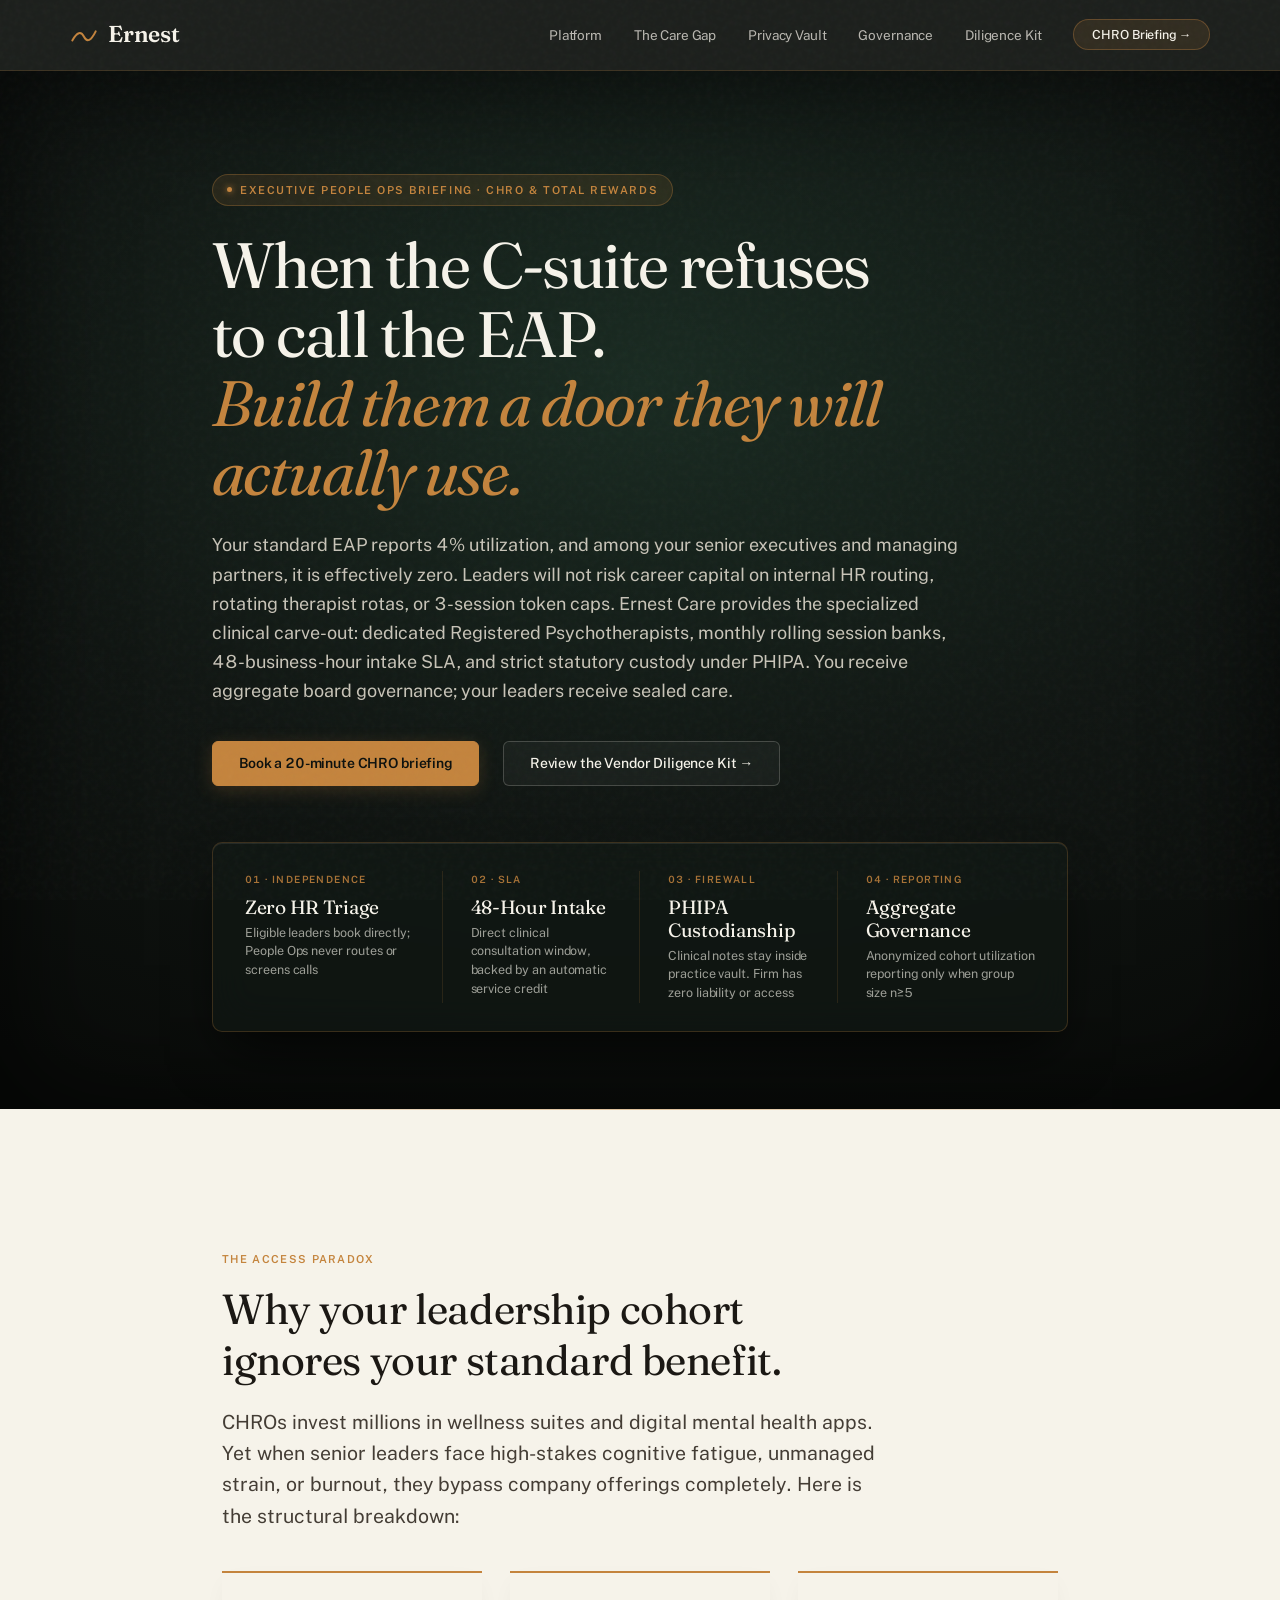
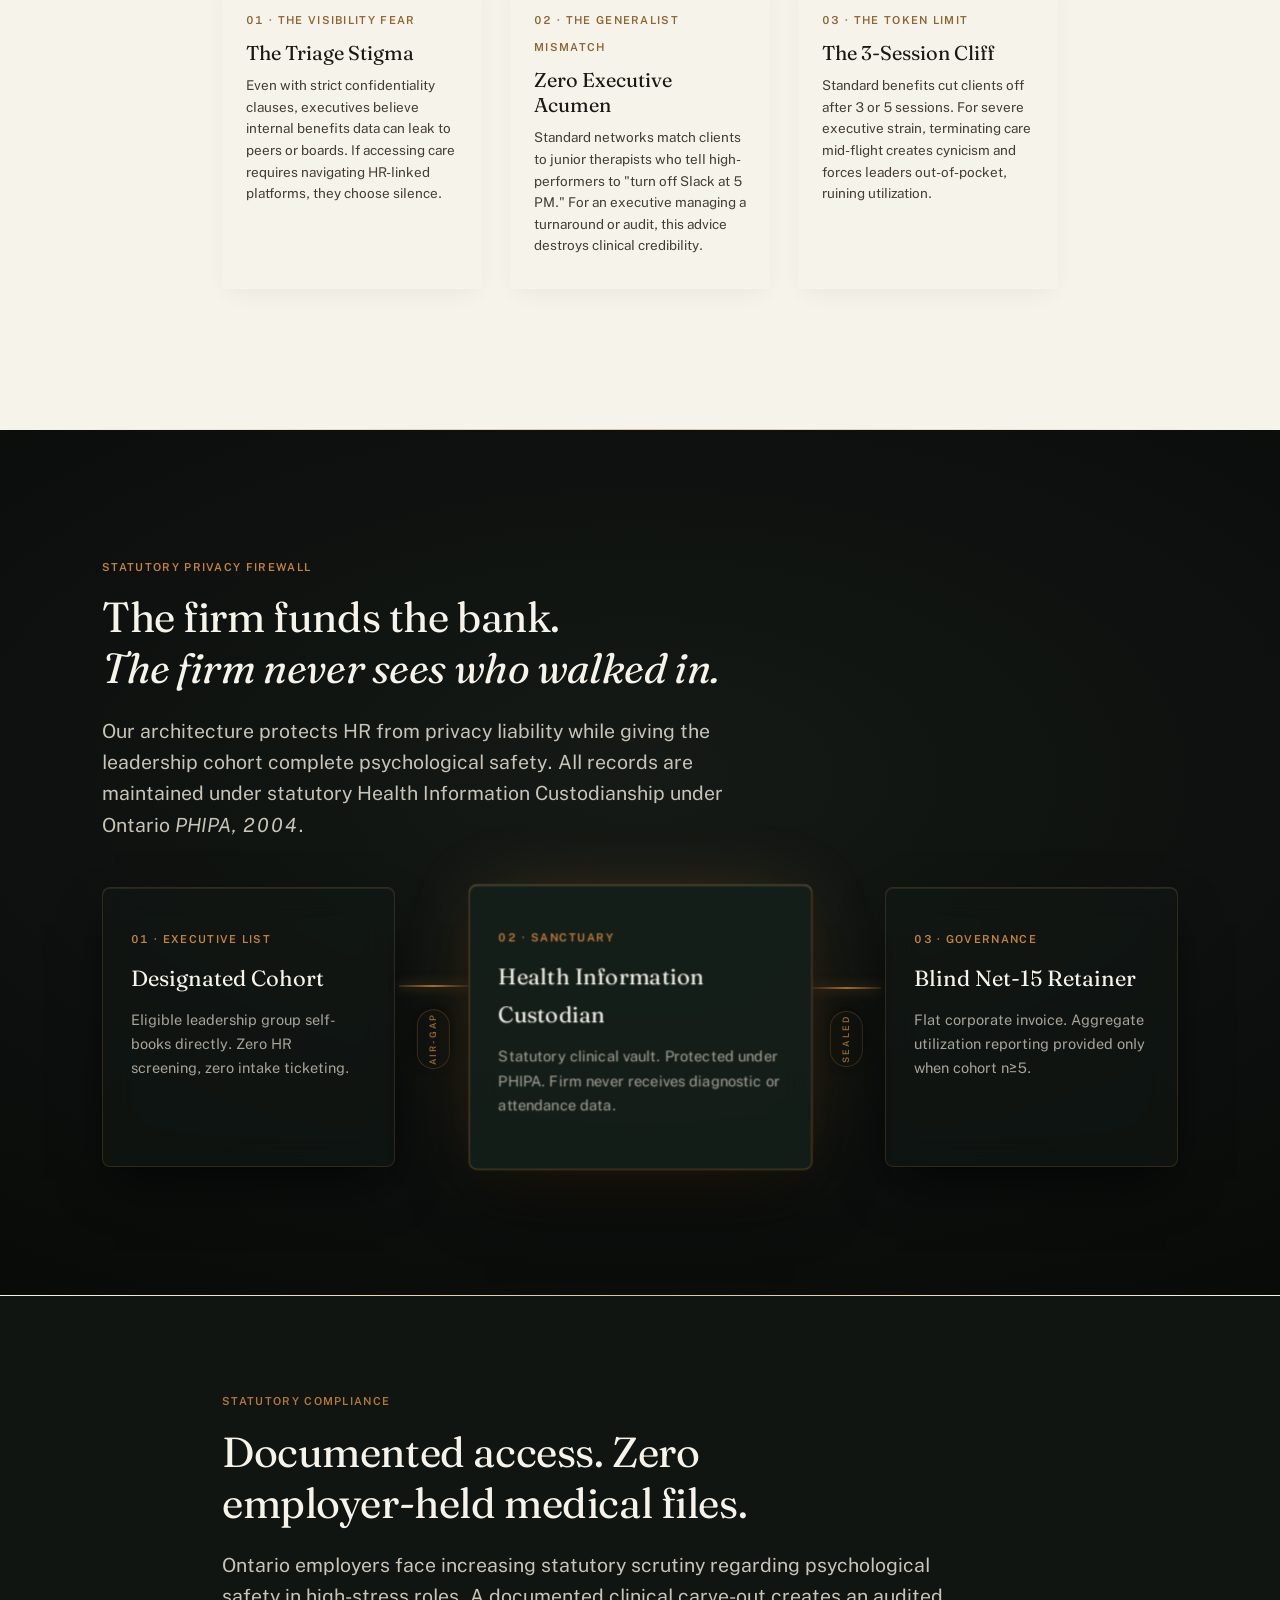
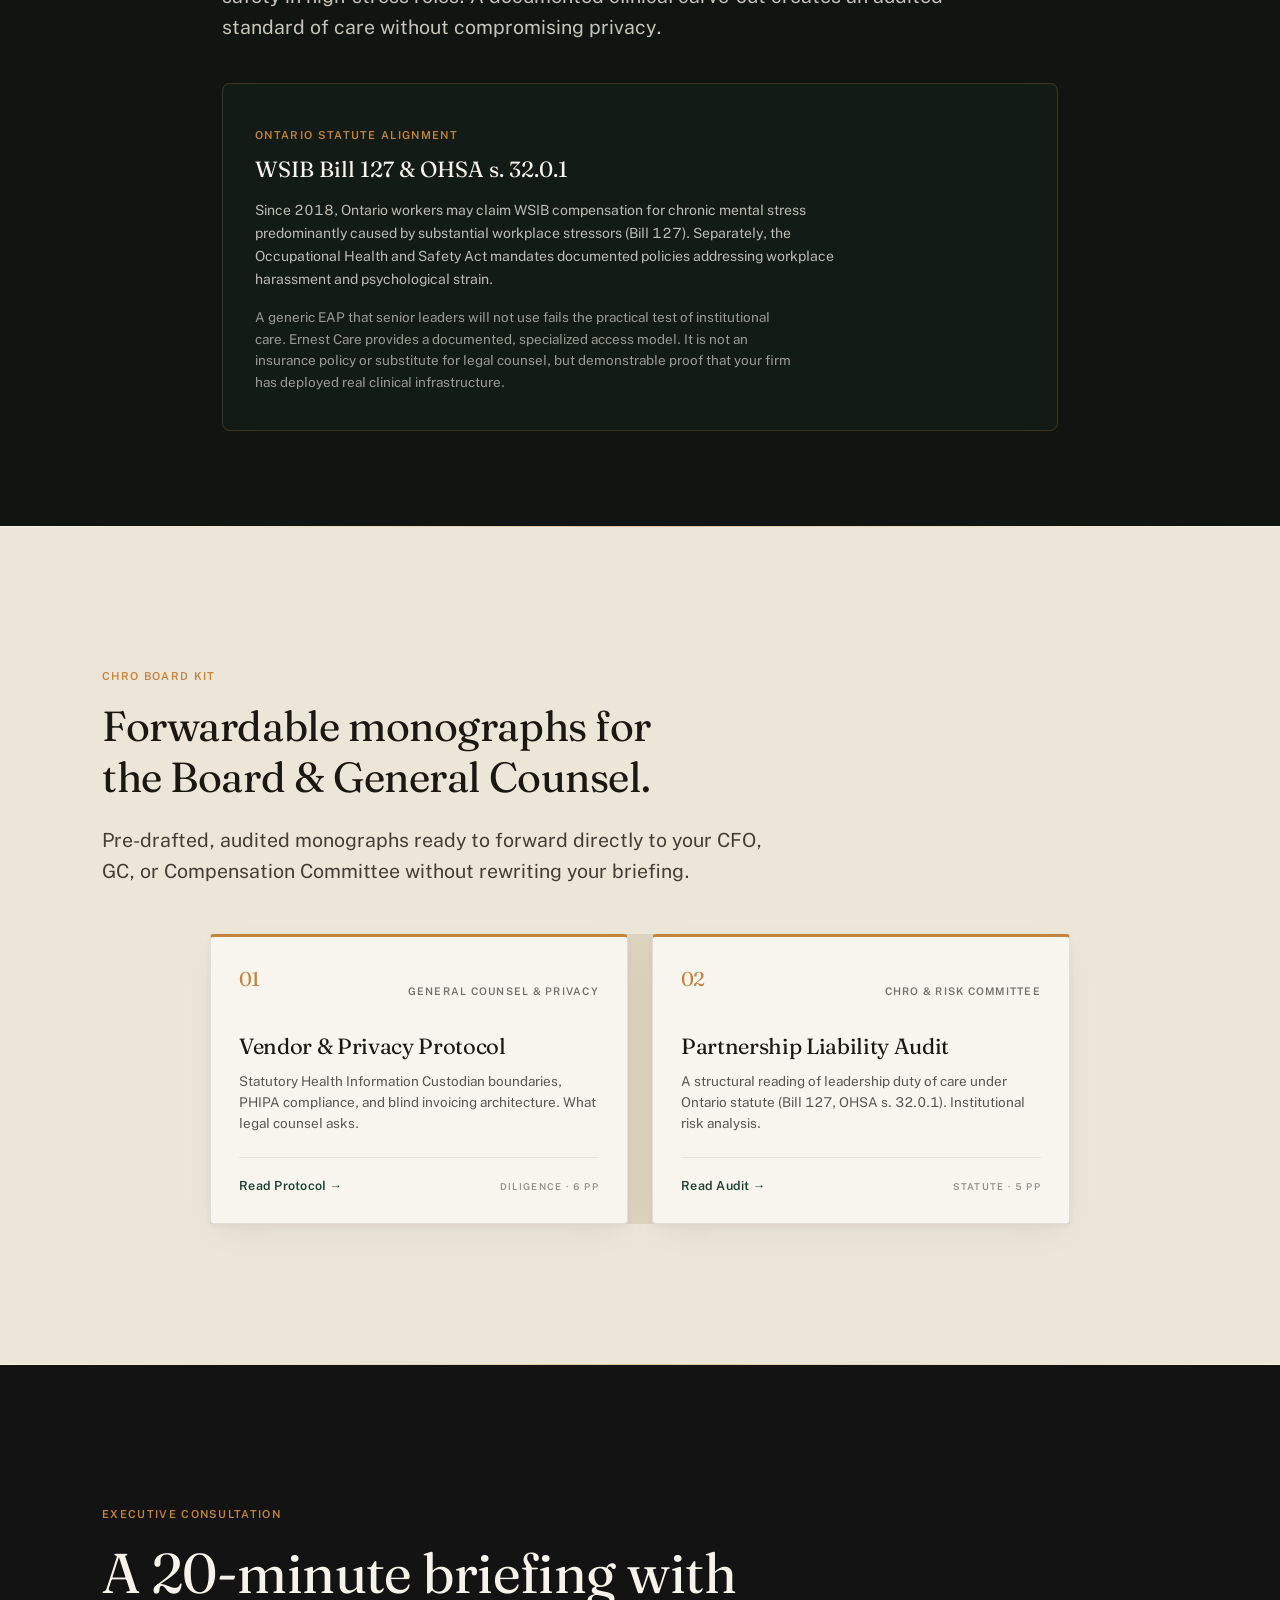
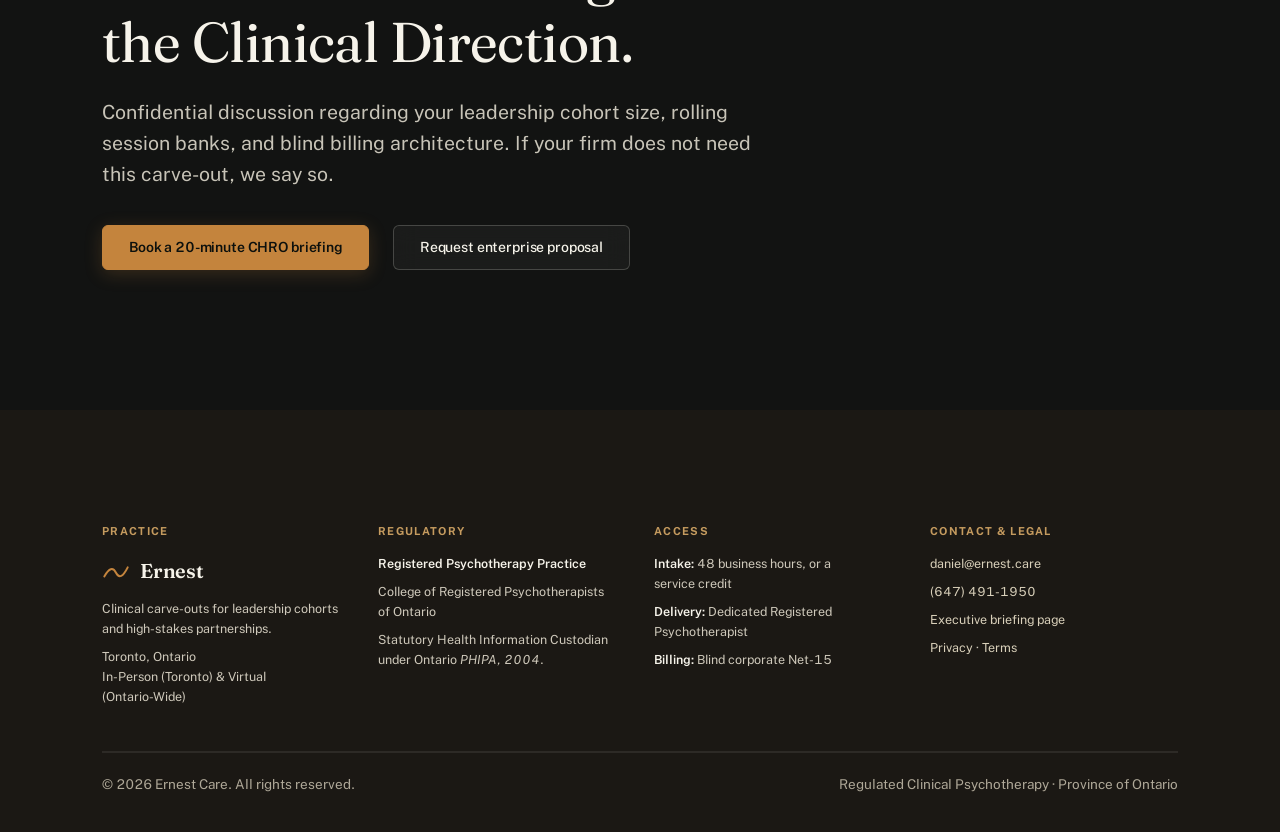
==== chro/index.html @ 9728fd27 "chore(web): align Ernest Care 2.1.0 with Commercial Canon v1.1, CRPO #17513 footer, and client logos" ====
<!DOCTYPE html>
<html lang="en">
<head>
<meta charset="UTF-8">
<meta name="viewport" content="width=device-width, initial-scale=1.0">
<title>Clinical Carve-Outs for CHROs &amp; Enterprise People Ops | Ernest Care</title>
<meta name="description" content="Confidential clinical psychotherapy carve-outs for executive leadership cohorts and senior professionals. 48-business-hour intake, PHIPA data isolation, and blind corporate Net-15 billing.">
<link rel="canonical" href="https://ernest.care/chro">

<link rel="preconnect" href="https://fonts.googleapis.com">
<link rel="preconnect" href="https://fonts.gstatic.com" crossorigin>
<link href="https://fonts.googleapis.com/css2?family=Fraunces:ital,opsz,wght@0,9..144,300..600;1,9..144,300..600&family=Public+Sans:ital,wght@0,300;0,400;0,500;0,600;0,700;1,400&family=IBM+Plex+Mono:wght@400;500;600&display=swap" rel="stylesheet">

<link rel="stylesheet" href="../styles.css?v=67">
<link rel="icon" type="image/svg+xml" href="../favicon.svg">
<link rel="alternate icon" href="../favicon.svg">

<style>
  .badge-chro {
    display: inline-flex;
    align-items: center;
    gap: 8px;
    font-family: var(--sans);
    font-size: 11px;
    font-weight: 600;
    letter-spacing: 0.14em;
    text-transform: uppercase;
    color: var(--ochre);
    background: rgba(196, 132, 61, 0.12);
    border: 1px solid rgba(196, 132, 61, 0.3);
    padding: 6px 14px;
    border-radius: 9999px;
    margin-bottom: 24px;
  }
  .failure-grid {
    display: grid;
    grid-template-columns: repeat(3, 1fr);
    gap: 28px;
    margin-top: 40px;
  }
  .failure-card {
    background: var(--paper);
    border-top: 2px solid var(--ochre);
    padding: 32px 24px;
    box-shadow: 0 8px 24px -6px rgba(27, 24, 20, 0.06);
  }
  .failure-card h3 {
    font-family: var(--serif);
    font-size: 20px;
    font-weight: 400;
    color: var(--ink);
    margin: 8px 0 10px;
    line-height: 1.25;
  }
  .failure-card p {
    font-family: var(--sans);
    font-size: 13.5px;
    line-height: 1.6;
    color: var(--ink-soft);
    margin: 0;
  }
  .statute-box {
    background: rgba(22, 30, 25, 0.7);
    border: 1px solid rgba(196, 132, 61, 0.25);
    border-radius: 8px;
    padding: 36px 32px;
    margin-top: 40px;
    backdrop-filter: blur(16px);
    -webkit-backdrop-filter: blur(16px);
  }
  @media (max-width: 960px) {
    .failure-grid {
      grid-template-columns: 1fr;
      gap: 20px;
    }
  }
</style>
<meta property="og:type" content="website">
<meta property="og:title" content="Clinical Carve-Outs for CHROs &amp; Enterprise People Ops | Ernest Care">
<meta property="og:description" content="Confidential clinical carve-outs for executive leadership cohorts. 48-business-hour intake, PHIPA data isolation, and blind corporate Net-15 billing.">
<meta property="og:url" content="https://ernest.care/chro">
<meta property="og:image" content="https://ernest.care/og-image.png">
<meta name="twitter:card" content="summary_large_image">
<script type="application/ld+json">
{
  "@context": "https://schema.org",
  "@type": "Service",
  "name": "Executive Clinical Carve-Out for Enterprise Leadership",
  "provider": {
    "@type": "ProfessionalService",
    "name": "Ernest Care",
    "url": "https://ernest.care/"
  },
  "serviceType": "Corporate Psychotherapy & Leadership Retainer",
  "areaServed": "Ontario, Canada",
  "description": "Confidential clinical psychotherapy carve-outs for enterprise executive leadership cohorts and Total Rewards programs."
}
</script>
</head>
<body>

<a href="#main" class="skip-link">Skip to content</a>

<!-- STICKY HEADER -->
<header id="site-header">
  <div class="container nav-row">
    <a href="../index.html" class="wordmark" aria-label="Ernest Care Home">
      <svg class="flourish" width="28" height="18" viewBox="0 0 30 20" aria-hidden="true"><path d="M2 16 Q 10 2, 15 12 T 28 6"/></svg>
      Ernest
    </a>
    <nav class="links">
      <a class="navlink" href="../index.html">Platform</a>
      <a class="navlink" href="#the-gap">The Care Gap</a>
      <a class="navlink" href="#air-gap">Privacy Vault</a>
      <a class="navlink" href="#governance">Governance</a>
      <a class="navlink" href="#board-kit">Diligence Kit</a>
      <a class="btn js-booking" href="https://cal.com/daniel-cooper/30min?notes=CHRO%20Enterprise%20Briefing&type=chro-enterprise" target="_blank" rel="noopener">CHRO Briefing &rarr;</a>
    </nav>
    <button id="mobile-toggle" aria-label="Open navigation menu">
      <svg width="24" height="24" fill="none" stroke="currentColor" stroke-width="2" aria-hidden="true"><path d="M4 6h16M4 12h16M4 18h16"/></svg>
    </button>
  </div>
  <div id="mobile-menu">
    <a href="../index.html">Platform</a>
    <a href="#the-gap">The Care Gap</a>
    <a href="#air-gap">Privacy Vault</a>
    <a href="#governance">Governance</a>
    <a href="#board-kit">Diligence Kit</a>
    <a href="https://cal.com/daniel-cooper/30min?notes=CHRO%20Enterprise%20Briefing&type=chro-enterprise" class="js-booking" style="color: var(--brass-bright); font-weight: 600;">Book 20-Min Briefing &rarr;</a>
  </div>
</header>

<main id="main">

  <!-- 1. HERO: CHRO & PEOPLE OPS HOOK -->
  <section class="hero-obsidian" id="top" style="padding-top: clamp(64px, 8vw, 108px); padding-bottom: clamp(48px, 6vw, 84px);">
    <div class="container" style="max-width: 920px;">
      <div class="badge-chro"><span class="pulse-dot"></span> Executive People Ops Briefing &middot; CHRO &amp; Total Rewards</div>
      <h1 class="hero-display" style="font-size: clamp(38px, 5.2vw, 64px); line-height: 1.08; margin-bottom: 24px;">
        When the C-suite refuses<br>
        to call the EAP.<br>
        <em>Build them a door they will actually use.</em>
      </h1>
      <p class="hero-lede" style="max-width: 760px; margin-bottom: 32px;">
        Your standard EAP reports 4% utilization, and among your senior executives and managing partners, it is effectively zero. Leaders will not risk career capital on internal HR routing, rotating therapist rotas, or 3-session token caps. Ernest Care provides the specialized clinical carve-out: dedicated Registered Psychotherapists, monthly rolling session banks, 48-business-hour intake SLA, and strict statutory custody under PHIPA. You receive aggregate board governance; your leaders receive sealed care.
      </p>
      <div class="cta-row" style="margin-bottom: 56px;">
        <a href="https://cal.com/daniel-cooper/30min?notes=CHRO%20Enterprise%20Briefing&type=chro-enterprise" target="_blank" rel="noopener" class="btn btn-brass js-booking">Book a 20-minute CHRO briefing</a>
        <a href="../reports/vendor-diligence.html" target="_blank" rel="noopener" class="btn btn-outline btn-on-dark">Review the Vendor Diligence Kit &rarr;</a>
      </div>

      <!-- Integrated Specification Dock -->
      <div class="hero-spec-dock" role="region" aria-label="Enterprise Carve-Out Invariants">
        <div class="spec-dock-cell">
          <span class="coord">01 &middot; INDEPENDENCE</span>
          <strong class="dock-k">Zero HR Triage</strong>
          <span class="dock-v">Eligible leaders book directly; People Ops never routes or screens calls</span>
        </div>
        <div class="spec-dock-cell">
          <span class="coord">02 &middot; SLA</span>
          <strong class="dock-k">48-Hour Intake</strong>
          <span class="dock-v">Direct clinical consultation window, backed by an automatic service credit</span>
        </div>
        <div class="spec-dock-cell">
          <span class="coord">03 &middot; FIREWALL</span>
          <strong class="dock-k">PHIPA Custodianship</strong>
          <span class="dock-v">Clinical notes stay inside practice vault. Firm has zero liability or access</span>
        </div>
        <div class="spec-dock-cell">
          <span class="coord">04 &middot; REPORTING</span>
          <strong class="dock-k">Aggregate Governance</strong>
          <span class="dock-v">Anonymized cohort utilization reporting only when group size n&ge;5</span>
        </div>
      </div>
    </div>
  </section>

  <div class="gold-rule"></div>

  <!-- 2. THE THREE EAP FAILURE MODES -->
  <section class="section" id="the-gap" style="background: var(--paper);">
    <div class="container" style="max-width: 900px;">
      <p class="coord fade-up">THE ACCESS PARADOX</p>
      <h2 class="fade-up">Why your leadership cohort ignores your standard benefit.</h2>
      <p class="lede fade-up" style="color: var(--ink-soft);">
        CHROs invest millions in wellness suites and digital mental health apps. Yet when senior leaders face high-stakes cognitive fatigue, unmanaged strain, or burnout, they bypass company offerings completely. Here is the structural breakdown:
      </p>

      <div class="failure-grid fade-up-stagger">
        <div class="failure-card">
          <span class="coord" style="color: var(--brass);">01 &middot; THE VISIBILITY FEAR</span>
          <h3>The Triage Stigma</h3>
          <p>Even with strict confidentiality clauses, executives believe internal benefits data can leak to peers or boards. If accessing care requires navigating HR-linked platforms, they choose silence.</p>
        </div>
        <div class="failure-card">
          <span class="coord" style="color: var(--brass);">02 &middot; THE GENERALIST MISMATCH</span>
          <h3>Zero Executive Acumen</h3>
          <p>Standard networks match clients to junior therapists who tell high-performers to "turn off Slack at 5 PM." For an executive managing a turnaround or audit, this advice destroys clinical credibility.</p>
        </div>
        <div class="failure-card">
          <span class="coord" style="color: var(--brass);">03 &middot; THE TOKEN LIMIT</span>
          <h3>The 3-Session Cliff</h3>
          <p>Standard benefits cut clients off after 3 or 5 sessions. For severe executive strain, terminating care mid-flight creates cynicism and forces leaders out-of-pocket, ruining utilization.</p>
        </div>
      </div>
    </div>
  </section>

  <div class="gold-rule"></div>

  <!-- 3. AIR-GAP PRIVACY VAULT -->
  <section class="airgap-field" id="air-gap">
    <div class="container">
      <p class="coord fade-up">STATUTORY PRIVACY FIREWALL</p>
      <h2 class="fade-up">The firm funds the bank.<br><em>The firm never sees who walked in.</em></h2>
      <p class="lede on-dark fade-up">
        Our architecture protects HR from privacy liability while giving the leadership cohort complete psychological safety. All records are maintained under statutory Health Information Custodianship under Ontario <em>PHIPA, 2004</em>.
      </p>

      <div class="vault-row" role="img" aria-label="Three chambers: executive cohort, clinical vault, blind corporate invoice.">
        <div class="vault-chamber">
          <span class="coord">01 &middot; EXECUTIVE LIST</span>
          <strong>Designated Cohort</strong>
          <p>Eligible leadership group self-books directly. Zero HR screening, zero intake ticketing.</p>
        </div>
        <div class="vault-void" aria-hidden="true">
          <span class="filament"></span>
          <span class="void-label">AIR-GAP</span>
        </div>
        <div class="vault-chamber vault-chamber-core">
          <span class="coord">02 &middot; SANCTUARY</span>
          <strong>Health Information Custodian</strong>
          <p>Statutory clinical vault. Protected under PHIPA. Firm never receives diagnostic or attendance data.</p>
        </div>
        <div class="vault-void" aria-hidden="true">
          <span class="filament"></span>
          <span class="void-label">SEALED</span>
        </div>
        <div class="vault-chamber">
          <span class="coord">03 &middot; GOVERNANCE</span>
          <strong>Blind Net-15 Retainer</strong>
          <p>Flat corporate invoice. Aggregate utilization reporting provided only when cohort n&ge;5.</p>
        </div>
      </div>
    </div>
  </section>

  <div class="gold-rule"></div>

  <!-- 4. STATUTORY RISK & COMPLIANCE SHIELD -->
  <section class="section-deep" id="governance" style="background: #101512; color: var(--paper); padding: clamp(64px, 8vw, 96px) 0;">
    <div class="container" style="max-width: 900px;">
      <p class="coord fade-up" style="color: rgba(196, 132, 61, 0.9);">STATUTORY COMPLIANCE</p>
      <h2 class="fade-up" style="color: #F6F3EA;">Documented access. Zero employer-held medical files.</h2>
      <p class="lede on-dark fade-up" style="max-width: 760px;">
        Ontario employers face increasing statutory scrutiny regarding psychological safety in high-stress roles. A documented clinical carve-out creates an audited standard of care without compromising privacy.
      </p>

      <div class="statute-box fade-up">
        <span class="coord" style="color: var(--ochre);">ONTARIO STATUTE ALIGNMENT</span>
        <h3 style="font-family: var(--serif); font-size: 22px; font-weight: 400; color: #F6F3EA; margin: 8px 0 14px;">WSIB Bill 127 &amp; OHSA s. 32.0.1</h3>
        <p style="font-family: var(--sans); font-size: 14px; line-height: 1.65; color: rgba(246, 243, 234, 0.75); margin-bottom: 16px;">
          Since 2018, Ontario workers may claim WSIB compensation for chronic mental stress predominantly caused by substantial workplace stressors (Bill 127). Separately, the Occupational Health and Safety Act mandates documented policies addressing workplace harassment and psychological strain.
        </p>
        <p style="font-family: var(--sans); font-size: 13.5px; line-height: 1.6; color: rgba(246, 243, 234, 0.6); margin: 0;">
          A generic EAP that senior leaders will not use fails the practical test of institutional care. Ernest Care provides a documented, specialized access model. It is not an insurance policy or substitute for legal counsel, but demonstrable proof that your firm has deployed real clinical infrastructure.
        </p>
      </div>
    </div>
  </section>

  <div class="gold-rule"></div>

  <!-- 5. FORWARDABLE BOARD KIT (PHASE 3 INTEGRATION) -->
  <section class="section section-deep" id="board-kit" style="background: #ECE6D8;">
    <div class="container">
      <p class="coord fade-up">CHRO BOARD KIT</p>
      <h2 class="fade-up">Forwardable monographs for the Board &amp; General Counsel.</h2>
      <p class="lede fade-up">Pre-drafted, audited monographs ready to forward directly to your CFO, GC, or Compensation Committee without rewriting your briefing.</p>
      
      <div class="kit-grid" style="grid-template-columns: repeat(2, 1fr); max-width: 860px; margin: 48px auto 0;">
        <a class="kit-plate" href="../reports/vendor-diligence.html" target="_blank" rel="noopener">
          <div class="kit-header">
            <span class="kit-num">01</span>
            <span class="coord">GENERAL COUNSEL &amp; PRIVACY</span>
          </div>
          <h3>Vendor &amp; Privacy Protocol</h3>
          <p>Statutory Health Information Custodian boundaries, PHIPA compliance, and blind invoicing architecture. What legal counsel asks.</p>
          <div class="kit-footer">
            <span class="kit-action">Read Protocol &rarr;</span>
            <span class="kit-tag">DILIGENCE &middot; 6 PP</span>
          </div>
        </a>

        <a class="kit-plate" href="../reports/liability-audit.html" target="_blank" rel="noopener">
          <div class="kit-header">
            <span class="kit-num">02</span>
            <span class="coord">CHRO &amp; RISK COMMITTEE</span>
          </div>
          <h3>Partnership Liability Audit</h3>
          <p>A structural reading of leadership duty of care under Ontario statute (Bill 127, OHSA s. 32.0.1). Institutional risk analysis.</p>
          <div class="kit-footer">
            <span class="kit-action">Read Audit &rarr;</span>
            <span class="kit-tag">STATUTE &middot; 5 PP</span>
          </div>
        </a>
      </div>
    </div>
  </section>

  <div class="gold-rule"></div>

  <!-- 6. CLOSER -->
  <section class="closer-field" id="contact">
    <div class="container closer-inner">
      <p class="coord">EXECUTIVE CONSULTATION</p>
      <h2>A 20-minute briefing with the Clinical Direction.</h2>
      <p class="lede on-dark">Confidential discussion regarding your leadership cohort size, rolling session banks, and blind billing architecture. If your firm does not need this carve-out, we say so.</p>
      <div class="cta-row">
        <a href="https://cal.com/daniel-cooper/30min?notes=CHRO%20Enterprise%20Briefing&type=chro-enterprise" target="_blank" rel="noopener" class="btn btn-brass js-booking">Book a 20-minute CHRO briefing</a>
        <a href="mailto:daniel@ernest.care?subject=CHRO%20Carve-Out%20Inquiry" class="btn btn-outline btn-on-dark">Request enterprise proposal</a>
      </div>
    </div>
  </section>

</main>

<!-- FOOTER -->
<footer>
  <div class="container">
    <div class="colophon-grid">
      <div class="colophon-col">
        <h4>Practice</h4>
        <div class="wordmark wordmark-foot"><svg class="flourish" width="28" height="18" viewBox="0 0 30 20" aria-hidden="true"><path d="M2 16 Q 10 2, 15 12 T 28 6"/></svg> Ernest</div>
        <p>Clinical carve-outs for leadership cohorts and high-stakes partnerships.</p>
        <p>Toronto, Ontario<br>In-Person (Toronto) &amp; Virtual (Ontario-Wide)</p>
      </div>
      <div class="colophon-col">
        <h4>Regulatory</h4>
        <p><strong>Registered Psychotherapy Practice</strong></p>
        <p>College of Registered Psychotherapists of Ontario</p>
        <p>Statutory Health Information Custodian under Ontario <em>PHIPA, 2004</em>.</p>
      </div>
      <div class="colophon-col">
        <h4>Access</h4>
        <p><strong>Intake:</strong> 48 business hours, or a service credit</p>
        <p><strong>Delivery:</strong> Dedicated Registered Psychotherapist</p>
        <p><strong>Billing:</strong> Blind corporate Net-15</p>
      </div>
      <div class="colophon-col">
        <h4>Contact &amp; Legal</h4>
        <p><a href="mailto:daniel@ernest.care">daniel@ernest.care</a></p>
        <p><a href="tel:+16474911950">(647) 491-1950</a></p>
        <p><a href="../briefing.html">Executive briefing page</a></p>
        <p><a href="../privacy.html">Privacy</a> &middot; <a href="../terms.html">Terms</a></p>
      </div>
    </div>
    <div class="legal">
      <span>&copy; 2026 Ernest Care. All rights reserved.</span>
      <span>Regulated Clinical Psychotherapy &middot; Province of Ontario</span>
    </div>
  </div>
</footer>

<script src="../site.js?v=67" defer></script>
</body>
</html>
---- styles.css ----
/* ==========================================================================
   ERNEST CARE — Bespoke Clinical Advisory & Retainers
   Master Stylesheet — v2.0.0 (2026-08-27 Major Architectural Release: Ernest Care 2.0)
   ========================================================================== */

:root {
  /* Locked tokens — GEMINI.md visual law (social Figma kit) */
  --obsidian: #121312;
  --ink: #1B1814;
  --ink-soft: #443D35;
  --ink-muted: #73695D;
  --paper: #F6F3EA;
  --paper-deep: #ECE6D8;
  --paper-warm: #E3DBC9;
  --white: #F6F3EA;
  --ledger: #1C3F34;
  --ledger-deep: #16241C;
  --ledger-soft: #385544;
  --spruce: #1C3F34;
  --ochre: #C4843D;
  --brass: #8C6631;
  --brass-bright: #C59B5F;
  --brass-soft: #D9BE94;
  --rule: #DDD4C0;
  --rule-light: #EBE5D6;
  --rule-dark: rgba(27, 24, 20, 0.12);
  --serif: "Fraunces", Georgia, serif;
  --sans: "Public Sans", -apple-system, BlinkMacSystemFont, "Segoe UI", sans-serif;
  --mono: "IBM Plex Mono", ui-monospace, monospace;

  --radius-sm: 0px;
  --radius-md: 2px;
  --radius-lg: 0px;
  --radius-full: 9999px;

  --shadow-subtle: none;
  --shadow-card: none;
  --shadow-elevated: none;
  --shadow-inset: none;
}

/* Tapered Luxury Gold Rule */
.gold-rule {
  height: 1px;
  width: 100%;
  background: linear-gradient(to right, transparent, rgba(196, 132, 61, 0.45), transparent);
  border: none;
  margin: 0;
  display: block;
}

/* Base Reset & Smooth Rendering */
*, *::before, *::after {
  box-sizing: border-box;
}

html {
  scrollbar-width: thin;
  scrollbar-color: rgba(27, 24, 20, 0.25) transparent;
  -webkit-tap-highlight-color: transparent;
  scroll-behavior: smooth;
  scroll-padding-top: 88px;
}

body {
  margin: 0;
  background-color: var(--paper);
  color: var(--ink);
  font-family: var(--sans);
  font-size: 16.5px;
  line-height: 1.65;
  -webkit-font-smoothing: antialiased;
  -moz-osx-font-smoothing: grayscale;
  overflow-x: hidden;
  position: relative;
}

::selection {
  background: var(--brass-bright);
  color: var(--ink);
}

/* Organic Tactile Grain Overlay */
body::before {
  content: '';
  position: fixed;
  top: 0; left: 0; width: 100vw; height: 100vh;
  background-image: url("data:image/svg+xml,%3Csvg viewBox='0 0 200 200' xmlns='http://www.w3.org/2000/svg'%3E%3Cfilter id='noiseFilter'%3E%3CfeTurbulence type='fractalNoise' baseFrequency='0.8' numOctaves='3' stitchTiles='stitch'/%3E%3C/filter%3E%3Crect width='100%25' height='100%25' filter='url(%23noiseFilter)' opacity='0.035'/%3E%3C/svg%3E");
  pointer-events: none;
  z-index: 9999;
  opacity: 0.8;
}

/* Typography Foundation */
h1, h2, h3, h4 {
  font-family: var(--serif);
  color: var(--ink);
  margin: 0;
  text-wrap: balance;
}

h1, .h1-display {
  font-weight: 400;
  font-size: clamp(34px, 5.2vw, 60px);
  line-height: 1.16;
  letter-spacing: -0.015em;
}

h2 {
  font-weight: 400; /* Luxury editorial restraint */
  letter-spacing: -0.015em;
  font-size: clamp(26px, 3.8vw, 42px);
  line-height: 1.22;
  letter-spacing: -0.01em;
  margin-bottom: 20px;
}

h3 {
  font-weight: 400; /* Luxury editorial restraint */
  font-size: 20px;
  line-height: 1.35;
  margin-bottom: 12px;
}

p {
  margin: 0 0 18px;
  color: var(--ink-soft);
  text-wrap: pretty;
  hyphens: none !important;
  -webkit-hyphens: none !important;
}

p:last-child {
  margin-bottom: 0;
}

p.lede {
  font-size: clamp(17px, 2.2vw, 19.5px);
  line-height: 1.6;
  color: var(--ink-soft);
  max-width: 680px;
  margin-bottom: 32px;
}

p.lede strong {
  color: var(--ink);
  font-weight: 600;
}

a {
  color: inherit;
  text-decoration: none;
}

img {
  max-width: 100%;
  height: auto;
  display: block;
}

.container {
  max-width: 1140px;
  margin: 0 auto;
  padding: 0 32px;
}

@media (max-width: 768px) {
  .container {
    padding: 0 24px;
  }
}

/* Eyebrow Label */
.eyebrow {
  font-family: 'Public Sans', sans-serif;
  font-weight: 700;
  text-transform: uppercase;
  font-size: 11.5px;
  font-weight: 500;
  letter-spacing: 0.35em;
  text-transform: uppercase;
  color: var(--brass);
  display: inline-flex;
  align-items: center;
  gap: 12px;
  margin-bottom: 18px;
}

.eyebrow::before {
  content: '';
  width: 20px;
  height: 1px;
  background: var(--brass);
  display: inline-block;
}

/* Top Announcement Banner */
.top-banner {
  background: var(--ink);
  color: var(--paper);
  font-size: 12.5px;
  letter-spacing: 0.05em;
  text-align: center;
  padding: 9px 16px;
  font-weight: 500;
  border-bottom: 1px solid rgba(255, 255, 255, 0.08);
}

/* Header & Navigation (Dark Obsidian Glass Canopy) */
header {
  position: sticky;
  top: 0;
  z-index: 100;
  background: rgba(14, 18, 15, 0.94);
  backdrop-filter: blur(16px);
  -webkit-backdrop-filter: blur(16px);
  border-bottom: 1px solid rgba(196, 132, 61, 0.2);
  transition: background 0.3s ease, border-color 0.3s ease;
}

.nav-row {
  display: flex;
  align-items: center;
  justify-content: space-between;
  padding: 16px 0;
}

.wordmark {
  display: inline-flex;
  align-items: center;
  gap: 10px;
  font-family: var(--serif);
  font-weight: 600;
  font-size: 23px;
  letter-spacing: -0.01em;
  color: #F6F3EA;
  text-decoration: none;
}

.flourish {
  display: inline-block;
  vertical-align: middle;
}

.flourish path {
  stroke: var(--ochre);
  stroke-width: 2.2;
  fill: none;
  stroke-linecap: round;
  stroke-dasharray: 140;
  stroke-dashoffset: 140;
  animation: draw 1.4s cubic-bezier(0.16, 1, 0.3, 1) forwards 0.2s;
}

@keyframes draw {
  to { stroke-dashoffset: 0; }
}

nav.links {
  display: flex;
  align-items: center;
  gap: 32px;
}

nav.links a.navlink {
  font-family: var(--sans);
  font-size: 13.5px;
  font-weight: 400;
  letter-spacing: -0.01em;
  text-transform: none;
  color: rgba(246, 243, 234, 0.72);
  text-decoration: none;
  transition: color 0.2s ease;
}

nav.links a.navlink:hover {
  color: #FFFFFF;
}

nav.links a.btn {
  background: rgba(196, 132, 61, 0.12);
  color: #F6F3EA;
  border: 1px solid rgba(196, 132, 61, 0.35);
  font-family: var(--sans);
  font-size: 12.5px;
  font-weight: 500;
  letter-spacing: -0.01em;
  text-transform: none;
  padding: 7px 18px;
  border-radius: 9999px;
  text-decoration: none;
  transition: all 0.25s ease;
}

nav.links a.btn:hover {
  background: var(--ochre);
  color: #0C100D;
  border-color: var(--ochre);
}

/* Mobile Toggle & Menu (Dark Obsidian Glass) */
#mobile-toggle {
  display: none;
  background: none;
  border: none;
  cursor: pointer;
  padding: 6px;
  color: #F6F3EA;
  margin-right: -6px;
}

#mobile-menu {
  display: none;
}

@media (max-width: 860px) {
  nav.links {
    display: none;
  }
  
  #mobile-toggle {
    display: flex;
    align-items: center;
    justify-content: center;
  }
  
  #mobile-menu {
    display: block;
    max-height: 0;
    opacity: 0;
    overflow: hidden;
    background: #0E120F;
    transition: max-height 0.4s cubic-bezier(0.16, 1, 0.3, 1), opacity 0.3s ease, padding 0.3s ease;
  }
  
  #mobile-menu.open {
    max-height: 480px;
    opacity: 1;
    padding: 16px 24px 24px;
    border-top: 1px solid rgba(196, 132, 61, 0.2);
    border-bottom: 1px solid rgba(196, 132, 61, 0.2);
  }
  
  #mobile-menu a {
    display: block;
    padding: 14px 0;
    font-family: var(--mono);
    font-size: 11.5px;
    letter-spacing: 0.14em;
    text-transform: uppercase;
    color: rgba(246, 243, 234, 0.75);
    border-bottom: 1px solid rgba(196, 132, 61, 0.1);
    transform: translateY(-8px);
    opacity: 0;
    text-decoration: none;
    transition: transform 0.35s ease, opacity 0.35s ease, color 0.2s ease;
  }
  
  #mobile-menu a:last-child {
    border-bottom: none;
  }
  
  #mobile-menu.open a {
    transform: translateY(0);
    opacity: 1;
  }
  
  #mobile-menu a:hover {
    color: var(--ochre);
  }
  
  #mobile-menu.open a:nth-child(1) { transition-delay: 0.04s; }
  #mobile-menu.open a:nth-child(2) { transition-delay: 0.08s; }
  #mobile-menu.open a:nth-child(3) { transition-delay: 0.12s; }
  #mobile-menu.open a:nth-child(4) { transition-delay: 0.16s; }
  #mobile-menu.open a:nth-child(5) { transition-delay: 0.20s; }
}

/* ==========================================================================
   Buttons & Interactive CTAs
   ========================================================================== */

.btn {
  display: inline-flex;
  align-items: center;
  justify-content: center;
  font-family: var(--mono);
  font-weight: 600;
  font-size: 12px;
  letter-spacing: 0.12em;
  text-transform: uppercase;
  padding: 16px 28px;
  border-radius: 0;
  background: var(--spruce);
  color: var(--paper);
  border: 1px solid var(--spruce);
  cursor: pointer;
  transition: background 0.7s cubic-bezier(0.22, 1, 0.36, 1), color 0.7s cubic-bezier(0.22, 1, 0.36, 1), border-color 0.7s cubic-bezier(0.22, 1, 0.36, 1);
  box-shadow: none;
  text-align: center;
  position: relative;
  line-height: 1.2;
}

.btn:hover {
  background: var(--obsidian);
  border-color: var(--obsidian);
  color: var(--paper);
  transform: none;
  box-shadow: none;
}

.btn:active {
  transform: none;
}

.btn-brass {
  background: var(--brass);
  border-color: var(--brass);
  color: var(--white);
}

.btn-brass:hover {
  background: #775526;
  border-color: #775526;
  color: var(--white);
}

.btn-outline {
  background: transparent;
  color: var(--ink);
  border: 1px solid rgba(27, 24, 20, 0.28);
  box-shadow: none;
}

.btn-outline:hover {
  background: var(--ink);
  border-color: var(--ink);
  color: var(--white);
  box-shadow: 0 4px 14px rgba(27, 24, 20, 0.1);
}

/* CTA Stack with Integrated Subtext */
.cta-stack {
  display: inline-flex;
  flex-direction: column;
  align-items: flex-start;
  gap: 8px;
}

.btn-subtext {
  display: block;
  font-size: 12px;
  font-weight: 400;
  color: var(--ink-muted);
  line-height: 1.4;
  letter-spacing: normal;
}

.cta-row {
  display: flex;
  align-items: center;
  gap: 24px;
  flex-wrap: wrap;
  margin-top: 36px;
}

@media (max-width: 640px) {
  .cta-row {
    flex-direction: column;
    align-items: stretch;
    gap: 16px;
    margin-top: 28px;
  }
  
  .cta-stack {
    width: 100%;
    align-items: stretch;
  }
  
  .cta-row .btn {
    width: 100%;
  }
  
  .btn-subtext {
    text-align: center;
  }
}

/* ==========================================================================
   Hero Section
   ========================================================================== */

.hero {
  padding-top: clamp(60px, 8vw, 108px);
  padding-bottom: clamp(64px, 9vw, 112px);
  position: relative;
}

.hero h1 em {
  font-style: italic;
  font-weight: 400;
  color: var(--ledger);
}

.hero-audience {
  display: inline-flex;
  flex-wrap: wrap;
  align-items: center;
  gap: 8px 14px;
  margin: 32px 0 0;
  padding: 10px 20px;
  background: rgba(236, 230, 216, 0.4);
  border: 1px solid var(--rule);
  border-radius: 9999px;
  font-size: 13px;
  color: var(--ink-soft);
  max-width: fit-content;
}

.hero-audience-label {
  font-family: 'Public Sans', sans-serif;
  font-weight: 700;
  font-size: 11px;
  letter-spacing: 0.12em;
  text-transform: uppercase;
  color: var(--brass);
}

.hero-audience-tags {
  display: flex;
  flex-wrap: wrap;
  gap: 6px 10px;
}

.hero-audience-tag {
  color: var(--ink);
  font-weight: 500;
}

.hero-audience-tag:not(:last-child)::after {
  content: "·";
  margin-left: 12px;
  color: var(--rule);
  font-weight: 600;
}

/* ==========================================================================
   Institutional Trust Bar (Below Hero)
   ========================================================================== */

.trust-bar {
  background: var(--paper-deep);
  border-top: 1px solid var(--rule);
  border-bottom: 1px solid var(--rule);
  padding: 18px 0;
  overflow: hidden;
  position: relative;
}

.trust-grid {
  display: grid;
  grid-template-columns: repeat(auto-fit, minmax(210px, 1fr));
  gap: 16px 24px;
  align-items: center;
}

.trust-item {
  display: flex;
  align-items: center;
  gap: 12px;
}

.trust-item-bullet {
  width: 5px;
  height: 5px;
  background: var(--brass);
  border-radius: 50%;
  flex-shrink: 0;
}

.trust-item-text {
  display: flex;
  flex-direction: column;
  gap: 3px;
  line-height: 1.2;
}

.trust-item strong {
  color: var(--ink);
  font-family: 'Public Sans', sans-serif;
  font-weight: 600;
  font-size: 13.5px;
  letter-spacing: -0.01em;
  display: block;
}

.trust-item-text span {
  font-family: 'Public Sans', sans-serif;
  font-size: 10.5px;
  font-weight: 600;
  text-transform: uppercase;
  letter-spacing: 0.08em;
  color: var(--ink-muted);
  display: block;
}

@media (max-width: 768px) {
  .trust-grid {
    grid-template-columns: 1fr;
    gap: 12px;
  }
}

/* ==========================================================================
   Sections & Layout System
   ========================================================================== */

section.section {
  padding-block: clamp(80px, 12vw, 140px);
}

.section-deep {
  background-color: var(--paper-deep);
}

.section-ink {
  background-color: var(--ink);
  color: var(--paper);
}

.section-ink h1, .section-ink h2, .section-ink h3 {
  color: var(--paper);
}

.section-ink p {
  color: #CFC9BB;
}

.section-ink p.lede {
  color: #D9D0BA;
}

.section-ink .eyebrow {
  color: var(--brass-bright);
}

.section-ink .eyebrow::before {
  background: var(--brass-bright);
}

/* Grid Systems */
.grid {
  display: grid;
  gap: 24px;
  margin-top: clamp(36px, 5vw, 56px);
}

.grid-2 {
  grid-template-columns: repeat(2, 1fr);
}

.grid-3 {
  grid-template-columns: repeat(3, 1fr);
}

@media (max-width: 1024px) {
  .grid-3 {
    grid-template-columns: repeat(2, 1fr);
  }
  .grid-3 > div:last-child:nth-child(odd) {
    grid-column: 1 / -1;
  }
}

@media (max-width: 768px) {
  .grid-2, .grid-3 {
    grid-template-columns: 1fr;
    gap: 18px;
  }
}

/* Cards (Tactile Editorial Aesthetic) */
.card {
  background: var(--white);
  padding: clamp(32px, 4.5vw, 48px); /* Generous editorial breathing room */
  border: 1px solid var(--rule);
  border-radius: var(--radius-sm);
  box-shadow: var(--shadow-card), var(--shadow-inset);
  transition: all 0.35s cubic-bezier(0.16, 1, 0.3, 1);
  position: relative;
  display: flex;
  flex-direction: column;
}

.section-deep .card {
  background: var(--white);
}

.card:hover {
  border-color: rgba(140, 102, 49, 0.4);
  box-shadow: var(--shadow-elevated);
  transform: translateY(-3px);
}

.card .tag {
  align-self: flex-start;
  border-radius: var(--radius-full);
  font-family: 'Public Sans', sans-serif;
  font-weight: 700;
  text-transform: uppercase;
  font-size: 11px;
  font-weight: 500;
  letter-spacing: 0.08em;
  text-transform: uppercase;
  color: var(--brass);
  background: rgba(140, 102, 49, 0.08);
  border: 1px solid rgba(140, 102, 49, 0.2);
  border-radius: var(--radius-sm);
  padding: 4px 9px;
  margin-bottom: 16px;
}

.pillrow {
  display: flex;
  flex-wrap: wrap;
  gap: 8px;
  margin-top: 20px;
}

.pill {
  font-family: 'Public Sans', sans-serif;
  font-weight: 700;
  text-transform: uppercase;
  font-size: 11.5px;
  padding: 5px 11px;
  border: 1px solid var(--rule);
  border-radius: var(--radius-full);
  color: var(--ink-soft);
  background: var(--paper);
}

/* Darklist (Pills on Dark Sections) */
.darklist {
  display: flex;
  flex-wrap: wrap;
  gap: 12px;
  margin-top: 28px;
}

.darklist span {
  font-family: 'Public Sans', sans-serif;
  font-weight: 700;
  text-transform: uppercase;
  font-size: 12.5px;
  color: var(--paper);
  padding: 9px 18px;
  border: 1px solid rgba(255, 255, 255, 0.16);
  border-radius: var(--radius-sm);
  background: rgba(255, 255, 255, 0.04);
}

/* Numbered Process Row */
.numrow {
  display: flex;
  gap: 28px;
  margin-bottom: 32px;
  align-items: flex-start;
}

.numrow:last-child {
  margin-bottom: 0;
}

.numrow .num {
  font-family: var(--serif);
  font-size: 32px;
  color: var(--brass);
  font-weight: 600;
  line-height: 1;
  flex-shrink: 0;
  margin-top: 2px;
}

.numrow h3 {
  font-size: 19px;
  margin-bottom: 8px;
}

.numrow p {
  color: var(--ink-soft);
  font-size: 15.5px;
}

@media (max-width: 640px) {
  .numrow {
    flex-direction: column;
    gap: 10px;
  }
}

/* Comparison Table */
.compare-scroll {
  overflow-x: auto;
  -webkit-overflow-scrolling: touch;
  margin-top: clamp(32px, 5vw, 56px);
  border: 1px solid var(--rule);
  border-radius: var(--radius-sm);
  background: var(--white);
}

.compare-table {
  width: 100%;
  border-collapse: collapse;
  text-align: left;
  font-size: 14.5px;
  min-width: 620px;
}

.compare-table th, .compare-table td {
  padding: 16px 20px;
  border-bottom: 1px solid var(--rule-light);
}

.compare-table th {
  font-family: 'Public Sans', sans-serif;
  font-weight: 700;
  text-transform: uppercase;
  font-size: 12px;
  letter-spacing: 0.08em;
  text-transform: uppercase;
  background: var(--paper-deep);
  color: var(--ink);
  font-weight: 600;
}

.compare-table th.col-ernest {
  background: var(--ledger);
  color: var(--white);
}

.compare-table td.col-ernest {
  background: rgba(35, 56, 44, 0.03);
  font-weight: 500;
  color: var(--ink);
}

.compare-table tr:last-child td {
  border-bottom: none;
}

.compare-table td.row-label {
  font-weight: 600;
  color: var(--ink);
}

/* Confidentiality Charter Card (Social Proof Flex) */
.confidentiality-card {
  max-width: 720px;
  margin: clamp(40px, 6vw, 64px) auto 0;
  padding: clamp(24px, 4vw, 36px);
  background: var(--paper);
  border: 1px solid var(--rule);
  border-left: 3px solid var(--brass);
  border-radius: var(--radius-sm);
  box-shadow: var(--shadow-card);
  text-align: left;
}

.confidentiality-card h3 {
  font-family: var(--serif);
  font-size: 20px;
  font-weight: 600;
  margin-bottom: 12px;
  color: var(--ink);
}

.confidentiality-card p {
  font-size: 15px;
  line-height: 1.65;
  color: var(--ink-soft);
  margin: 0;
}

/* FAQ Accordion */
details.faq {
  border-top: 1px solid var(--rule);
  padding: 24px 8px;
  transition: all 0.3s ease;
}

details.faq:last-child {
  border-bottom: 1px solid var(--rule);
}

details.faq summary {
  cursor: pointer;
  list-style: none;
  display: flex;
  justify-content: space-between;
  align-items: center;
  font-family: var(--serif);
  font-weight: 400;
  font-size: 19px;
  color: var(--ink);
  letter-spacing: -0.01em;
  transition: color 0.2s ease;
  user-select: none;
}

details.faq summary:hover {
  color: var(--ochre);
}

details.faq summary::-webkit-details-marker {
  display: none;
}

details.faq summary::after {
  content: "+";
  font-family: var(--mono);
  font-weight: 400;
  font-size: 20px;
  color: var(--ochre);
  transition: transform 0.3s ease;
  display: inline-block;
  margin-left: 16px;
}

details.faq[open] summary::after {
  content: "−";
  color: var(--ochre);
}

details.faq .faq-a {
  margin-top: 16px;
  padding-right: 32px;
  color: var(--ink-soft);
  font-size: 15px;
  line-height: 1.7;
  max-width: 740px;
}

/* Closer & Final CTA */
.closer {
  text-align: center;
  padding: clamp(64px, 10vw, 120px) 0;
  background: var(--paper-deep);
  border-radius: var(--radius-sm);
}

.closer h2 {
  max-width: 720px;
  margin: 0 auto 20px;
}

.closer p.lede {
  margin: 0 auto 36px;
  max-width: 560px;
}

/* Footnotes */
.footnote {
  font-size: 12.5px;
  line-height: 1.6;
  color: var(--ink-muted);
  margin-top: 32px;
  border-top: 1px solid var(--rule-light);
  padding-top: 16px;
}

/* Footer */
footer {
  background: var(--ink);
  color: #B7B0A0;
  padding-top: 64px;
  padding-bottom: 36px;
  font-size: 13.5px;
}

.foot-grid {
  display: grid;
  grid-template-columns: 1.2fr 1fr 1fr 0.8fr;
  gap: 36px;
  margin-bottom: 48px;
}

@media (max-width: 860px) {
  .foot-grid {
    grid-template-columns: 1fr 1fr;
    gap: 32px;
  }
}

@media (max-width: 540px) {
  .foot-grid {
    grid-template-columns: 1fr;
    gap: 28px;
  }
}

footer a {
  color: #D9D0BA;
  transition: color 0.2s ease;
}

footer a:hover {
  color: var(--white);
}

footer .wordmark-foot {
  color: var(--paper);
  font-size: 20px;
  margin-bottom: 12px;
}

footer .crisis-notice {
  font-size: 12.5px;
  color: #9C9484;
  padding: 16px 0;
  border-top: 1px solid rgba(255, 255, 255, 0.08);
  margin-top: 24px;
}

footer .legal {
  border-top: 1px solid rgba(255, 255, 255, 0.08);
  padding-top: 20px;
  display: flex;
  justify-content: space-between;
  flex-wrap: wrap;
  gap: 12px;
  color: #8C8474;
}

/* Animations & Staggered Entry */
.reveal {
  opacity: 0;
  transform: translateY(20px);
  transition: opacity 0.7s cubic-bezier(0.16, 1, 0.3, 1), transform 0.7s cubic-bezier(0.16, 1, 0.3, 1);
}

.reveal.visible {
  opacity: 1;
  transform: translateY(0);
}

.mask-line {
  overflow: hidden;
  display: inline-block;
  vertical-align: top;
  padding-bottom: 0.15em;
  margin-bottom: -0.15em;
}

.mask-line span {
  display: inline-block;
  transform: translateY(110%);
  transition: transform 1.1s cubic-bezier(0.16, 1, 0.3, 1);
  will-change: transform;
}

.mask-line.visible span {
  transform: translateY(0);
}

@media (prefers-reduced-motion: reduce) {
  .reveal,
  .fade-up,
  .fade-up-stagger > * {
    opacity: 1 !important;
    transform: none !important;
    transition: none !important;
  }
  .mask-line span {
    transform: none !important;
    transition: none !important;
  }
  .flourish path {
    animation: none !important;
    stroke-dashoffset: 0 !important;
  }
}

/* Scroll Progress Bar */
.scroll-progress {
  position: fixed;
  top: 0;
  left: 0;
  height: 2px;
  background: var(--brass);
  width: 0%;
  z-index: 9999;
  pointer-events: none;
}

/* Print Stylesheet */
@media print {
  header, footer, .top-banner, .btn, #mobile-toggle, #mobile-menu, .scroll-progress {
    display: none !important;
  }
  body {
    background: white !important;
    color: black !important;
    padding: 0 !important;
  }
  body::before {
    display: none !important;
  }
  section.section, .section-deep, .section-ink, .closer {
    background: white !important;
    color: black !important;
    padding: 24px 0 !important;
  }
  h1, h2, h3, h4, p, li, span, .eyebrow {
    color: black !important;
  }
  .card {
    box-shadow: none !important;
    border: 1px solid #ddd !important;
    break-inside: avoid !important;
  }
  .grid, .grid-2, .grid-3 {
    display: block !important;
  }
}

/* Spotlight Sheen & Fine Pointer Dynamics */
@media (hover: hover) and (pointer: fine) {
  .card {
    position: relative;
    overflow: hidden;
  }
  
  .card::before {
    content: "";
    position: absolute;
    top: 0; left: 0; right: 0; bottom: 0;
    background: radial-gradient(circle 450px at var(--mouse-x, -9999px) var(--mouse-y, -9999px), rgba(140, 102, 49, 0.08), transparent 45%);
    opacity: 0;
    transition: opacity 0.35s ease;
    pointer-events: none;
    z-index: 1;
    border-radius: inherit;
  }

  .card:hover::before {
    opacity: 1;
  }
}

/* Status Indicator in Top Banner */
.status-dot {
  display: inline-block;
  width: 6px;
  height: 6px;
  background: var(--brass-bright);
  border-radius: 50%;
  margin-right: 8px;
  box-shadow: 0 0 8px rgba(197, 155, 95, 0.6);
  animation: pulse-dot 2.5s infinite;
}

@keyframes pulse-dot {
  0%, 100% { opacity: 1; transform: scale(1); }
  50% { opacity: 0.5; transform: scale(0.85); }
}

/* Editorial Pull Quote Box */
.founder-quote-box {
  margin: clamp(48px, 6vw, 72px) auto;
  max-width: 860px;
  padding: clamp(28px, 5vw, 44px);
  background: var(--paper-deep);
  border: 1px solid var(--rule);
  border-left: 3px solid var(--brass);
  border-radius: var(--radius-sm);
  box-shadow: var(--shadow-card);
  position: relative;
}

.founder-quote-text {
  font-family: var(--serif);
  font-size: clamp(20px, 2.6vw, 26px);
  line-height: 1.4;
  color: var(--ink);
  font-style: italic;
  margin-bottom: 20px;
}

.founder-quote-author {
  display: flex;
  align-items: center;
  gap: 16px;
}

.founder-quote-avatar {
  width: 44px;
  height: 44px;
  border-radius: 50%;
  object-fit: cover;
  border: 1px solid var(--brass-soft);
}

.founder-quote-meta strong {
  display: block;
  font-size: 15px;
  color: var(--ink);
  font-weight: 600;
}

.founder-quote-meta span {
  font-family: 'Public Sans', sans-serif;
  font-weight: 700;
  text-transform: uppercase;
  font-size: 11.5px;
  color: var(--ink-soft);
}

/* Comparison Table Indicators */
.table-bad {
  color: #8C7F72;
  font-size: 13.5px;
}

.table-good {
  color: var(--ledger);
  font-weight: 600;
}

/* Screen Reader Only (for semantic SEO H1) */
.sr-only {
  position: absolute;
  width: 1px;
  height: 1px;
  padding: 0;
  margin: -1px;
  overflow: hidden;
  clip: rect(0, 0, 0, 0);
  white-space: nowrap;
  border-width: 0;
}

/* Vendor Landscape Matrix (Top 1% Interactive Architecture) */
.matrix-section {
  padding: clamp(64px, 8vw, 96px) 0;
  background: var(--ink);
  color: var(--paper);
  position: relative;
  overflow: hidden;
}

.matrix-card {
  max-width: 540px;
  margin: 40px auto 0 auto;
  background: rgba(18, 26, 21, 0.75);
  border: 1px solid rgba(221, 212, 192, 0.15);
  border-radius: var(--radius-sm);
  padding: clamp(20px, 4vw, 32px);
  box-shadow: 0 24px 48px -12px rgba(0, 0, 0, 0.5), inset 0 1px 0 rgba(255, 255, 255, 0.05);
  backdrop-filter: blur(8px);
  -webkit-backdrop-filter: blur(8px);
}

.matrix-legend-row {
  display: flex;
  flex-wrap: wrap;
  gap: 8px;
  justify-content: center;
  margin-bottom: 24px;
}

.matrix-filter-btn {
  background: rgba(255, 255, 255, 0.04);
  border: 1px solid rgba(221, 212, 192, 0.15);
  color: var(--paper-soft);
  font-family: 'Public Sans', sans-serif;
  font-weight: 700;
  text-transform: uppercase;
  font-size: 11px;
  padding: 5px 11px;
  border-radius: 999px;
  cursor: pointer;
  display: inline-flex;
  align-items: center;
  gap: 6px;
  transition: all 0.2s cubic-bezier(0.16, 1, 0.3, 1);
}

.matrix-filter-btn:hover {
  background: rgba(255, 255, 255, 0.08);
  color: var(--paper);
  border-color: rgba(221, 212, 192, 0.3);
}

.matrix-filter-btn.active {
  background: rgba(221, 212, 192, 0.12);
  color: #fff;
  border-color: var(--brass-bright);
}

.matrix-filter-btn .dot-preview {
  width: 6px;
  height: 6px;
  border-radius: 50%;
  flex-shrink: 0;
}

.matrix-plot-container {
  position: relative;
  width: 100%;
  aspect-ratio: 1.05 / 1;
  border: 1px solid rgba(221, 212, 192, 0.12);
  border-radius: 4px;
  background: radial-gradient(circle at 85% 15%, rgba(244, 63, 94, 0.06) 0%, transparent 60%),
              rgba(10, 15, 12, 0.6);
  margin-bottom: 20px;
}

/* Quadrant Watermarks */
.matrix-quadrant-tag {
  position: absolute;
  font-family: 'Public Sans', sans-serif;
  font-size: 12px;
  font-weight: 700;
  letter-spacing: 0.1em;
  text-transform: uppercase;
  color: rgba(221, 212, 192, 0.35);
  pointer-events: none;
}

.quadrant-tl { top: 12px; left: 12px; }
.quadrant-tr { top: 12px; right: 12px; color: rgba(244, 63, 94, 0.45); }
.quadrant-bl { bottom: 12px; left: 12px; }
.quadrant-br { bottom: 12px; right: 12px; }

/* Grid Crosshairs & Axis Labels */
.matrix-crosshair-x {
  position: absolute;
  top: 50%;
  left: 0;
  width: 100%;
  height: 1px;
  border-top: 1px dashed rgba(221, 212, 192, 0.15);
}

.matrix-crosshair-y {
  position: absolute;
  left: 50%;
  top: 0;
  width: 1px;
  height: 100%;
  border-left: 1px dashed rgba(221, 212, 192, 0.15);
}

.matrix-axis-label {
  position: absolute;
  font-family: 'Public Sans', sans-serif;
  font-size: 12.5px;
  font-weight: 700;
  letter-spacing: 0.08em;
  text-transform: uppercase;
  color: var(--brass-bright);
  pointer-events: none;
}

.matrix-axis-y {
  top: -24px;
  left: 0;
}

.matrix-axis-x {
  bottom: -22px;
  right: 0;
}

/* Axis Ticks */
.axis-tick {
  position: absolute;
  font-family: 'Public Sans', sans-serif;
  font-weight: 700;
  text-transform: uppercase;
  font-size: 9px;
  color: rgba(221, 212, 192, 0.35);
  pointer-events: none;
}

.tick-y-10 { top: 4px; left: -14px; }
.tick-y-5  { top: calc(50% - 6px); left: -14px; }
.tick-y-0  { bottom: 4px; left: -14px; }

.tick-x-0  { bottom: -16px; left: 4px; }
.tick-x-5  { bottom: -16px; left: calc(50% - 3px); }
.tick-x-10 { bottom: -16px; right: 4px; }

/* Interactive Nodes */
.matrix-node {
  position: absolute;
  transform: translate(-50%, 50%);
  cursor: pointer;
  z-index: 5;
  transition: transform 0.25s cubic-bezier(0.16, 1, 0.3, 1), opacity 0.25s ease;
}

.matrix-node::before {
  content: '';
  position: absolute;
  top: 50%;
  left: 50%;
  width: 38px;
  height: 38px;
  transform: translate(-50%, -50%);
}

.matrix-node-dot {
  width: 10px;
  height: 10px;
  border-radius: 50%;
  transition: all 0.25s cubic-bezier(0.16, 1, 0.3, 1);
  box-shadow: 0 0 0 2px rgba(18, 26, 21, 0.8);
}

.matrix-node-label {
  position: absolute;
  font-family: 'Public Sans', sans-serif;
  font-size: 13px;
  font-weight: 600;
  color: var(--paper);
  white-space: nowrap;
  transform: translate(-50%, -22px);
  pointer-events: none;
  text-shadow: 0 2px 6px rgba(0, 0, 0, 0.9);
}

/* State Colors */
.node-volume .matrix-node-dot { background: #3B82F6; }
.node-digital .matrix-node-dot { background: #60A5FA; }
.node-advisory .matrix-node-dot { background: #10B981; }
.node-boutique .matrix-node-dot { background: #F59E0B; }
.node-ernest .matrix-node-dot {
  background: #F43F5E;
  box-shadow: 0 0 14px rgba(244, 63, 94, 0.7), 0 0 0 2px rgba(18, 26, 21, 0.9);
  animation: pulse-ernest-node 2.2s infinite;
}

.node-ernest .matrix-node-label {
  position: absolute;
  font-family: 'Public Sans', sans-serif;
  font-size: 13px;
  font-weight: 600;
  color: var(--paper);
  white-space: nowrap;
  transform: translate(-50%, -22px);
  pointer-events: none;
  text-shadow: 0 2px 6px rgba(0, 0, 0, 0.9);
}

@keyframes pulse-ernest-node {
  0% { box-shadow: 0 0 0 0 rgba(244, 63, 94, 0.6), 0 0 0 2px rgba(18, 26, 21, 0.9); }
  70% { box-shadow: 0 0 0 8px rgba(244, 63, 94, 0), 0 0 0 2px rgba(18, 26, 21, 0.9); }
  100% { box-shadow: 0 0 0 0 rgba(244, 63, 94, 0), 0 0 0 2px rgba(18, 26, 21, 0.9); }
}

.matrix-node:hover, .matrix-node.active-node {
  transform: translate(-50%, 50%) scale(1.2);
  z-index: 10;
}

.matrix-node:hover .matrix-node-label,
.matrix-node.active-node .matrix-node-label {
  position: absolute;
  font-family: 'Public Sans', sans-serif;
  font-size: 13px;
  font-weight: 600;
  color: var(--paper);
  white-space: nowrap;
  transform: translate(-50%, -22px);
  pointer-events: none;
  text-shadow: 0 2px 6px rgba(0, 0, 0, 0.9);
}

.matrix-node.dimmed {
  opacity: 0.25;
  transform: translate(-50%, 50%) scale(0.85);
}

/* Detail Readout Box */
.matrix-detail-box {
  margin-top: 24px;
  padding: 24px 28px;
  background: rgba(255, 255, 255, 0.06);
  border: 1px solid rgba(221, 212, 192, 0.2);
  border-left: 4px solid var(--brass-bright);
  border-radius: var(--radius-sm);
  transition: all 0.3s ease;
}

.matrix-detail-header {
  display: flex;
  justify-content: space-between;
  align-items: center;
  margin-bottom: 6px;
}

.matrix-detail-title {
  font-family: 'Public Sans', sans-serif;
  font-size: 13.5px;
  font-weight: 600;
  color: #FFF;
}

.matrix-detail-badge {
  font-family: 'Public Sans', sans-serif;
  font-weight: 700;
  text-transform: uppercase;
  font-size: 10px;
  text-transform: uppercase;
  letter-spacing: 0.06em;
  padding: 2px 8px;
  border-radius: 4px;
  background: rgba(221, 212, 192, 0.1);
  color: var(--brass-bright);
}

.matrix-detail-desc {
  font-size: 12.5px;
  line-height: 1.55;
  color: var(--paper-soft);
  margin: 0;
}

@media (max-width: 580px) {
  .matrix-card {
    padding: 16px;
    margin-top: 24px;
  }
  .matrix-plot-container {
    aspect-ratio: 1 / 1;
    margin-bottom: 24px;
  }
  .matrix-node-label {
  position: absolute;
  font-family: 'Public Sans', sans-serif;
  font-size: 13px;
  font-weight: 600;
  color: var(--paper);
  white-space: nowrap;
  transform: translate(-50%, -22px);
  pointer-events: none;
  text-shadow: 0 2px 6px rgba(0, 0, 0, 0.9);
}
  .matrix-quadrant-tag {
  position: absolute;
  font-family: 'Public Sans', sans-serif;
  font-size: 12px;
  font-weight: 700;
  letter-spacing: 0.1em;
  text-transform: uppercase;
  color: rgba(221, 212, 192, 0.35);
  pointer-events: none;
}
  .matrix-axis-y {
    top: -20px;
    font-size: 9px;
  }
  .matrix-axis-x {
    bottom: -20px;
    font-size: 9px;
  }
}

/* ==========================================================================
   TOP 1% LUXURY VISUAL FLOURISHES
   ========================================================================== */

/* 1. Ambient Hero Aura (Cinematic background blur) */
.hero {
  position: relative;
  z-index: 1;
}
.hero-aura {
  position: absolute;
  top: -10%;
  right: -5%;
  width: 600px;
  height: 600px;
  background: radial-gradient(circle, rgba(140, 102, 49, 0.08) 0%, rgba(56, 85, 68, 0.05) 40%, transparent 70%);
  filter: blur(80px);
  z-index: -1;
  pointer-events: none;
  animation: aura-breathe 12s ease-in-out infinite alternate;
}
@keyframes aura-breathe {
  0% { transform: scale(1) translate(0, 0); opacity: 0.6; }
  100% { transform: scale(1.1) translate(-20px, 30px); opacity: 1; }
}

/* 2. Status Pill (August Health inspired) */
.status-pill {
  display: inline-flex;
  align-items: center;
  gap: 8px;
  padding: 6px 16px;
  background: var(--white);
  border: 1px solid var(--rule);
  border-radius: 9999px;
  font-family: 'Public Sans', sans-serif;
  font-size: 11px;
  font-weight: 600;
  letter-spacing: 0.08em;
  text-transform: uppercase;
  color: var(--ink-soft);
  margin-bottom: 24px;
  box-shadow: 0 2px 6px rgba(27, 24, 20, 0.03);
}
.status-pill .dot {
  width: 6px;
  height: 6px;
  background-color: #328a3b;
  border-radius: 50%;
  animation: pulse-dot 2s infinite;
}
@keyframes pulse-dot {
  0% { box-shadow: 0 0 0 0 rgba(50, 138, 59, 0.4); }
  70% { box-shadow: 0 0 0 6px rgba(50, 138, 59, 0); }
  100% { box-shadow: 0 0 0 0 rgba(50, 138, 59, 0); }
}

/* 3. Tinted Editorial Cards (Ease Health inspired) */
.card-sage {
  background-color: #e5efe7 !important; /* Soft botanical sage */
  border: none !important;
  box-shadow: none !important;
}
.card-keylime {
  background-color: #f1f4e6 !important; /* Warm keylime wash */
  border: none !important;
  box-shadow: none !important;
}
.card-slate {
  background-color: #e8ecf1 !important; /* Cool slate counterpoint */
  border: none !important;
  box-shadow: none !important;
}
.card-sage h3, .card-keylime h3, .card-slate h3 { color: var(--ink); font-weight: 500; }

/* ==========================================================================
   VITALITY & MOVEMENT (Marquee & Floating)
   ========================================================================== */
.trust-bar {
  background: var(--paper-deep);
  border-top: 1px solid var(--rule);
  border-bottom: 1px solid var(--rule);
  padding: 18px 0;
  overflow: hidden;
  position: relative;
}
.trust-grid {
  display: inline-flex !important;
  width: max-content;
  animation: marquee 70s linear infinite;
  gap: 64px !important;
  padding-left: 64px;
}
.trust-bar::before, .trust-bar::after {
  content: '';
  position: absolute;
  top: 0;
  width: 15%;
  height: 100%;
  z-index: 2;
}
.trust-bar::before {
  left: 0;
  background: linear-gradient(to right, var(--paper) 0%, transparent 100%);
}
.trust-bar::after {
  right: 0;
  background: linear-gradient(to left, var(--paper) 0%, transparent 100%);
}

@keyframes marquee {
  0% { transform: translate3d(0, 0, 0); }
  100% { transform: translate3d(-50%, 0, 0); } /* We will duplicate the content in HTML for seamless loop */
}

/* Float animation for the status pill */
.status-pill {
  display: inline-flex;
  align-items: center;
  gap: 8px;
  padding: 6px 16px;
  background: var(--white);
  border: 1px solid var(--rule);
  border-radius: 9999px;
  font-family: 'Public Sans', sans-serif;
  font-size: 11px;
  font-weight: 600;
  letter-spacing: 0.08em;
  text-transform: uppercase;
  color: var(--ink-soft);
  margin-bottom: 24px;
  box-shadow: 0 2px 6px rgba(27, 24, 20, 0.03);
}
@keyframes float-soft {
  0% { transform: translateY(0px); }
  50% { transform: translateY(-4px); }
  100% { transform: translateY(0px); }
}

/* ==========================================================================
   SCROLL-LINKED PARALLAX VITALITY
   ========================================================================== */

/* 1. The Scroll-Scrubbed Trust Bar */
.trust-scroll-wrapper {
  /* Shifts horizontally linked directly to vertical scroll */
  transform: translateX(calc(var(--scroll-y, 0px) * -0.05));
  will-change: transform;
  display: flex;
}

.trust-bar:hover .trust-grid {
  animation-play-state: paused;
  cursor: grab;
}
.trust-bar:active .trust-grid {
  cursor: grabbing;
}

nav.links .btn {
  padding: 10px 22px;
  font-size: 13px;
}

/* ==========================================================================
   OPENTYPE & MEASURE CALIBRATION (Architectural Standard)
   ========================================================================== */
body {
  font-variant-numeric: tabular-nums;
  font-feature-settings: "cv02", "cv03", "ss01";
}

p {
  max-width: 68ch; /* Optimal optical reading length */
}

p.lede {
  max-width: 56ch;
}

/* ==========================================================================
   BLUEPRINT CORNER REGISTRATION TICKS (+)
   ========================================================================== */
.card-blueprint {
  position: relative;
}
.card-blueprint::before,
.card-blueprint::after {
  content: "+";
  position: absolute;
  font-family: 'Public Sans', sans-serif;
  font-size: 11px;
  font-weight: 400;
  color: var(--brass-bright);
  line-height: 1;
  opacity: 0.6;
  pointer-events: none;
}
.card-blueprint::before {
  top: 10px;
  left: 12px;
}
.card-blueprint::after {
  top: 10px;
  right: 12px;
}

/* ==========================================================================
   PHIPA AIR-GAP ARCHITECTURAL SCHEMATIC
   ========================================================================== */
.airgap-schematic {
  margin: 48px 0 0;
  padding: clamp(28px, 4vw, 44px);
  background: var(--white);
  border: 1px solid var(--rule);
  border-radius: var(--radius-sm);
  box-shadow: var(--shadow-card);
  position: relative;
}

.airgap-title {
  font-family: var(--serif);
  font-size: 22px;
  font-weight: 400;
  color: var(--ink);
  margin-bottom: 8px;
}

.airgap-subtitle {
  font-size: 13.5px;
  color: var(--ink-soft);
  margin-bottom: 32px;
  max-width: 64ch;
}

.airgap-grid {
  display: grid;
  grid-template-columns: 1fr auto 1fr auto 1fr;
  align-items: center;
  gap: 16px;
}

.airgap-node {
  background: var(--paper);
  border: 1px solid var(--rule);
  border-radius: var(--radius-sm);
  padding: 20px 18px;
  text-align: center;
}

.airgap-node-vault {
  background: var(--ledger-deep);
  border-color: var(--ledger);
  color: var(--white);
  box-shadow: 0 4px 16px rgba(22, 36, 28, 0.2);
}

.airgap-node-vault strong {
  color: #E2DDD2 !important;
}

.airgap-node-vault p {
  color: #A3B5AA !important;
}

.airgap-node-badge {
  display: inline-block;
  font-size: 10px;
  font-weight: 700;
  letter-spacing: 0.1em;
  text-transform: uppercase;
  color: var(--brass);
  margin-bottom: 6px;
}

.airgap-node-vault .airgap-node-badge {
  color: var(--brass-bright);
}

.airgap-node strong {
  display: block;
  font-size: 14.5px;
  font-weight: 600;
  color: var(--ink);
  margin-bottom: 6px;
}

.airgap-node p {
  font-size: 11.5px;
  line-height: 1.45;
  color: var(--ink-muted);
  margin: 0;
}

.airgap-connector {
  display: flex;
  flex-direction: column;
  align-items: center;
  gap: 6px;
  color: var(--brass);
}

.airgap-connector-line {
  width: 32px;
  height: 1px;
  background: var(--rule);
  position: relative;
}

.airgap-connector-label {
  font-size: 10px;
  font-weight: 600;
  letter-spacing: 0.06em;
  text-transform: uppercase;
  color: var(--ink-muted);
  white-space: nowrap;
}

@media (max-width: 840px) {
  .airgap-grid {
    grid-template-columns: 1fr;
    gap: 20px;
  }
  .airgap-connector {
    transform: rotate(90deg);
    margin: 8px 0;
  }
}

/* ==========================================================================
   ARCHITECTURAL COLOPHON (Footer Register)
   ========================================================================== */
.colophon-grid {
  display: grid;
  grid-template-columns: repeat(auto-fit, minmax(220px, 1fr));
  gap: 36px 28px;
  padding: 48px 0 36px;
  border-bottom: 1px solid rgba(255, 255, 255, 0.08);
}

.colophon-col h4 {
  font-family: 'Public Sans', sans-serif;
  font-size: 11px;
  font-weight: 700;
  letter-spacing: 0.12em;
  text-transform: uppercase;
  color: var(--brass-bright);
  margin-bottom: 14px;
}

.colophon-col p {
  font-size: 12.5px;
  line-height: 1.6;
  color: #CFC9BB;
  margin-bottom: 8px;
}

.colophon-col p strong {
  color: var(--paper);
  font-weight: 600;
}

.colophon-col a {
  color: #D9D0BA;
  transition: color 0.2s ease;
}

.colophon-col a:hover {
  color: var(--white);
}

footer .crisis-notice {
  font-size: 12.5px;
  color: #B7B0A0;
  padding: 16px 0;
  border-top: 1px solid rgba(255, 255, 255, 0.08);
  margin-top: 24px;
}

footer .legal {
  border-top: 1px solid rgba(255, 255, 255, 0.08);
  padding-top: 20px;
  display: flex;
  justify-content: space-between;
  flex-wrap: wrap;
  gap: 12px;
  color: #AFA898;
}

/* ==========================================================================
   INTERACTIVE COHORT CAPACITY & ROI ENGINE
   ========================================================================== */
.cohort-engine {
  margin: 48px 0 64px;
  background: var(--white);
  border: 1px solid var(--rule);
  border-radius: var(--radius-sm);
  padding: clamp(32px, 4.5vw, 48px);
  box-shadow: var(--shadow-card);
  position: relative;
}

.cohort-engine-header {
  display: flex;
  justify-content: space-between;
  align-items: flex-start;
  flex-wrap: wrap;
  gap: 16px;
  margin-bottom: 32px;
  padding-bottom: 24px;
  border-bottom: 1px solid var(--rule-light);
}

.cohort-engine-title h3 {
  font-family: var(--serif);
  font-size: clamp(22px, 3vw, 28px);
  font-weight: 400;
  color: var(--ink);
  margin-bottom: 6px;
}

.cohort-engine-title p {
  font-size: 13.5px;
  color: var(--ink-soft);
  margin: 0;
  max-width: 60ch;
}

.cohort-badge {
  display: inline-flex;
  align-items: center;
  gap: 6px;
  padding: 6px 14px;
  background: var(--paper-warm);
  border-radius: 9999px;
  font-family: 'Public Sans', sans-serif;
  font-size: 11px;
  font-weight: 700;
  letter-spacing: 0.08em;
  text-transform: uppercase;
  color: var(--ledger);
}

.cohort-slider-container {
  margin-bottom: 36px;
}

.cohort-slider-label-row {
  display: flex;
  justify-content: space-between;
  align-items: baseline;
  margin-bottom: 14px;
}

.cohort-slider-label {
  font-size: 12px;
  font-weight: 700;
  letter-spacing: 0.1em;
  text-transform: uppercase;
  color: var(--brass);
}

.cohort-slider-val {
  font-family: var(--serif);
  font-size: 28px;
  font-weight: 600;
  color: var(--ink);
}

.cohort-slider-val span {
  font-family: 'Public Sans', sans-serif;
  font-size: 13px;
  font-weight: 500;
  color: var(--ink-muted);
  margin-left: 4px;
}

.cohort-range-slider {
  -webkit-appearance: none;
  appearance: none;
  width: 100%;
  height: 6px;
  border-radius: 9999px;
  background: var(--paper-deep);
  outline: none;
  cursor: pointer;
  transition: background 0.2s;
}

.cohort-range-slider::-webkit-slider-thumb {
  -webkit-appearance: none;
  appearance: none;
  width: 24px;
  height: 24px;
  border-radius: 50%;
  background: var(--ledger);
  border: 3px solid var(--white);
  box-shadow: 0 2px 8px rgba(27, 24, 20, 0.2);
  cursor: grab;
  transition: transform 0.15s ease, background 0.15s ease;
}

.cohort-range-slider::-webkit-slider-thumb:hover {
  transform: scale(1.15);
  background: var(--brass);
}

.cohort-range-slider::-moz-range-thumb {
  width: 24px;
  height: 24px;
  border-radius: 50%;
  background: var(--ledger);
  border: 3px solid var(--white);
  box-shadow: 0 2px 8px rgba(27, 24, 20, 0.2);
  cursor: grab;
}

.cohort-metrics-grid {
  display: grid;
  grid-template-columns: repeat(auto-fit, minmax(210px, 1fr));
  gap: 20px;
}

.cohort-metric-card {
  background: var(--paper);
  border: 1px solid var(--rule);
  border-radius: var(--radius-sm);
  padding: 20px 22px;
  position: relative;
  transition: border-color 0.2s ease, transform 0.2s ease;
}

.cohort-metric-card:hover {
  border-color: var(--brass);
  transform: translateY(-2px);
}

.cohort-metric-card::before, .cohort-metric-card::after {
  content: "+";
  position: absolute;
  font-size: 10px;
  color: var(--brass-bright);
  opacity: 0.5;
}
.cohort-metric-card::before { top: 8px; left: 10px; }
.cohort-metric-card::after { top: 8px; right: 10px; }

.cohort-metric-tag {
  font-size: 10px;
  font-weight: 700;
  letter-spacing: 0.1em;
  text-transform: uppercase;
  color: var(--ink-muted);
  display: block;
  margin-bottom: 8px;
}

.cohort-metric-num {
  font-family: 'Public Sans', sans-serif;
  font-size: 26px;
  font-weight: 700;
  color: var(--ink);
  line-height: 1.1;
  margin-bottom: 4px;
  font-variant-numeric: tabular-nums lining-nums;
}

.cohort-metric-sub {
  font-size: 12px;
  line-height: 1.4;
  color: var(--ink-soft);
  margin: 0;
}

/* ==========================================================================
   MULTI-PERSPECTIVE STRATEGIC COMPARISON INSPECTOR
   ========================================================================== */
.inspector-controls {
  display: flex;
  justify-content: center;
  gap: 10px;
  flex-wrap: wrap;
  margin: 32px 0 28px;
}

.inspector-tab {
  padding: 9px 20px;
  background: var(--paper-deep);
  border: 1px solid var(--rule);
  border-radius: 9999px;
  font-family: 'Public Sans', sans-serif;
  font-size: 12.5px;
  font-weight: 600;
  letter-spacing: 0.02em;
  color: var(--ink-soft);
  cursor: pointer;
  transition: all 0.25s ease;
}

.inspector-tab:hover {
  background: var(--paper-warm);
  color: var(--ink);
}

.inspector-tab.active {
  background: var(--ledger);
  color: var(--white);
  border-color: var(--ledger);
  box-shadow: 0 2px 8px rgba(22, 36, 28, 0.2);
}

.compare-grid-cards {
  display: grid;
  grid-template-columns: 1fr 1fr;
  gap: 24px;
  margin-top: 24px;
}

@media (max-width: 768px) {
  .compare-grid-cards {
    grid-template-columns: 1fr;
  }
}

.compare-column-card {
  background: var(--white);
  border: 1px solid var(--rule);
  border-radius: var(--radius-sm);
  padding: 32px 28px;
  box-shadow: var(--shadow-card);
}

.compare-column-card.highlight {
  border-color: var(--ledger);
  background: linear-gradient(to bottom, var(--white) 0%, #F5F9F6 100%);
}

.compare-column-badge {
  font-size: 10.5px;
  font-weight: 700;
  letter-spacing: 0.1em;
  text-transform: uppercase;
  display: inline-block;
  margin-bottom: 12px;
}

.compare-column-card.highlight .compare-column-badge {
  color: var(--ledger);
}

.compare-column-card:not(.highlight) .compare-column-badge {
  color: var(--ink-muted);
}

.compare-column-title {
  font-family: var(--serif);
  font-size: 24px;
  font-weight: 400;
  color: var(--ink);
  margin-bottom: 24px;
  padding-bottom: 16px;
  border-bottom: 1px solid var(--rule-light);
}

.compare-feature-list {
  display: flex;
  flex-direction: column;
  gap: 20px;
}

.compare-feature-item {
  transition: opacity 0.3s ease, transform 0.3s ease;
}

.compare-feature-item.dimmed {
  opacity: 0.35;
  filter: grayscale(0.5);
}

.compare-feature-item.focused {
  opacity: 1;
  transform: translateX(4px);
}

.compare-feature-label {
  font-size: 11px;
  font-weight: 700;
  letter-spacing: 0.08em;
  text-transform: uppercase;
  color: var(--brass);
  display: block;
  margin-bottom: 4px;
}

.compare-feature-val {
  font-size: 14px;
  line-height: 1.5;
  color: var(--ink);
  margin: 0;
}

/* ==========================================================================
   INTERACTIVE CLINICAL SCENARIOS DECK
   ========================================================================== */
.scenarios-section {
  padding: clamp(64px, 9vw, 108px) 0;
  background: var(--paper-deep);
  border-top: 1px solid var(--rule);
  border-bottom: 1px solid var(--rule);
}

.scenarios-deck-controls {
  display: flex;
  gap: 12px;
  overflow-x: auto;
  padding-bottom: 16px;
  margin: 36px 0 28px;
  scrollbar-width: thin;
}

.scenario-pill-btn {
  white-space: nowrap;
  padding: 10px 22px;
  background: var(--white);
  border: 1px solid var(--rule);
  border-radius: 9999px;
  font-family: 'Public Sans', sans-serif;
  font-size: 13px;
  font-weight: 600;
  color: var(--ink-soft);
  cursor: pointer;
  transition: all 0.25s ease;
  flex-shrink: 0;
}

.scenario-pill-btn:hover {
  background: var(--paper-warm);
  color: var(--ink);
}

.scenario-pill-btn.active {
  background: var(--ledger);
  color: var(--white);
  border-color: var(--ledger);
  box-shadow: 0 4px 12px rgba(22, 36, 28, 0.2);
}

.scenario-dossier-card {
  background: var(--white);
  border: 1px solid var(--rule);
  border-radius: var(--radius-sm);
  padding: clamp(32px, 5vw, 48px);
  box-shadow: var(--shadow-card);
  position: relative;
  transition: opacity 0.3s ease, transform 0.3s ease;
}

.scenario-dossier-card::before, .scenario-dossier-card::after {
  content: "+";
  position: absolute;
  font-size: 11px;
  color: var(--brass-bright);
  opacity: 0.6;
}
.scenario-dossier-card::before { top: 12px; left: 14px; }
.scenario-dossier-card::after { top: 12px; right: 14px; }

.scenario-header-row {
  display: flex;
  justify-content: space-between;
  align-items: baseline;
  flex-wrap: wrap;
  gap: 12px;
  margin-bottom: 24px;
  padding-bottom: 16px;
  border-bottom: 1px solid var(--rule-light);
}

.scenario-title {
  font-family: var(--serif);
  font-size: clamp(22px, 3.2vw, 30px);
  font-weight: 400;
  color: var(--ink);
}

.scenario-meta-badge {
  font-size: 11px;
  font-weight: 700;
  letter-spacing: 0.1em;
  text-transform: uppercase;
  color: var(--brass);
}

.scenario-grid {
  display: grid;
  grid-template-columns: repeat(3, 1fr);
  gap: 28px;
}

@media (max-width: 860px) {
  .scenario-grid {
    grid-template-columns: 1fr;
    gap: 20px;
  }
}

.scenario-col {
  display: flex;
  flex-direction: column;
}

.scenario-col-tag {
  font-size: 10.5px;
  font-weight: 700;
  letter-spacing: 0.12em;
  text-transform: uppercase;
  color: var(--ink-muted);
  margin-bottom: 8px;
}

.scenario-col h4 {
  font-family: 'Public Sans', sans-serif;
  font-size: 15px;
  font-weight: 600;
  color: var(--ink);
  margin-bottom: 8px;
}

.scenario-col p {
  font-size: 13px;
  line-height: 1.55;
  color: var(--ink-soft);
  margin: 0;
}

/* Animated SVG Conduits in Air-Gap */
.airgap-svg-conduit {
  width: 100%;
  height: 24px;
  overflow: visible;
}
.airgap-pulse-line {
  stroke: var(--brass-bright);
  stroke-width: 1.5;
  stroke-dasharray: 4 6;
  animation: conduit-flow 1.5s linear infinite;
}
@keyframes conduit-flow {
  from { stroke-dashoffset: 20; }
  to { stroke-dashoffset: 0; }
}

/* ==========================================================================
   TOP 1% MOUSEOVER & TACTILE MICRO-INTERACTIONS
   ========================================================================== */

/* 1. Hardware-Accelerated 3D Perspective Tilt on Cards */
.card, .cohort-metric-card, .scenario-dossier-card, .compare-column-card, .airgap-node {
  transition: transform 0.25s cubic-bezier(0.16, 1, 0.3, 1), box-shadow 0.25s ease, border-color 0.25s ease !important;
  transform-style: preserve-3d;
  will-change: transform;
  position: relative;
  overflow: hidden;
}

/* 2. Multi-Layered Radial Spotlight Sheen on Mouse Hover */
.card::before, .cohort-metric-card::before, .scenario-dossier-card::before, .compare-column-card::before, .airgap-node::before {
  content: "";
  position: absolute;
  top: 0; left: 0; right: 0; bottom: 0;
  background: radial-gradient(circle 350px at var(--mouse-x, -9999px) var(--mouse-y, -9999px), rgba(140, 102, 49, 0.12), transparent 60%);
  opacity: 0;
  pointer-events: none;
  transition: opacity 0.3s ease;
  z-index: 1;
}

.card:hover::before, .cohort-metric-card:hover::before, .scenario-dossier-card:hover::before, .compare-column-card:hover::before, .airgap-node:hover::before {
  opacity: 1;
}

/* 3. Interactive Editorial Term Tooltips */
.term-tooltip {
  position: relative;
  display: inline;
  cursor: help;
  border-bottom: 1px dashed var(--ochre);
  color: var(--ochre);
  font-weight: 500;
}

.section-ink .term-tooltip,
.duty-field .term-tooltip,
.airgap-field .term-tooltip {
  color: var(--ochre);
  border-bottom-color: var(--ochre);
}

.term-tooltip:hover,
.term-tooltip:focus,
.term-tooltip.is-open {
  color: var(--brass-bright);
  border-bottom-style: solid;
  outline: none;
}

.term-tooltip-content {
  position: absolute;
  bottom: calc(100% + 10px);
  left: 0;
  transform: translateY(6px);
  background: var(--paper);
  color: var(--ink);
  padding: 14px 16px;
  border-radius: 0;
  border: 1px solid var(--ochre);
  box-shadow: none;
  font-family: var(--sans);
  font-size: 13px;
  line-height: 1.5;
  width: min(320px, 80vw);
  max-width: 320px;
  text-align: left;
  opacity: 0;
  pointer-events: none;
  transition: opacity 0.7s cubic-bezier(0.22, 1, 0.36, 1), transform 0.7s cubic-bezier(0.22, 1, 0.36, 1);
  z-index: 1000;
}

.term-tooltip-content::after {
  content: "";
  position: absolute;
  top: 100%;
  left: 50%;
  transform: translateX(-50%);
  border-width: 5px;
  border-style: solid;
  border-color: rgba(22, 36, 28, 0.96) transparent transparent transparent;
}

.term-tooltip:hover .term-tooltip-content,
.term-tooltip:focus .term-tooltip-content,
.term-tooltip.is-open .term-tooltip-content {
  opacity: 1;
  transform: translateY(0);
  pointer-events: auto;
}

@media (max-width: 768px) {
  .term-tooltip {
    display: inline;
    border-bottom: none;
  }
  .term-tooltip-content {
    position: static;
    display: block;
    transform: none;
    opacity: 1;
    pointer-events: auto;
    width: 100%;
    max-width: none;
    margin: 12px 0 0;
    padding: 12px 14px;
    background: var(--paper);
    color: var(--ink);
  }
}

/* 4. Numrow Interactive Hover Polish */
.numrow {
  transition: transform 0.25s ease, background-color 0.25s ease;
  padding: 16px 20px;
  border-radius: var(--radius-sm);
  margin-left: -20px;
  margin-right: -20px;
}

.numrow:hover {
  background-color: var(--paper-warm);
  transform: translateX(6px);
}

.numrow:hover .num {
  color: var(--ledger);
  transform: scale(1.1);
}

.num {
  transition: transform 0.25s ease, color 0.25s ease;
}

/* 5. Trust Item Hover Expansion */
.trust-item {
  transition: transform 0.2s ease, opacity 0.2s ease;
}

.trust-item:hover {
  transform: scale(1.04);
}

.trust-item:hover .trust-item-bullet {
  transform: scale(1.6);
  box-shadow: 0 0 8px var(--brass-bright);
}

.trust-item-bullet {
  transition: transform 0.2s ease, box-shadow 0.2s ease;
}

/* ==========================================================================
   GLOBAL MOUSEOVER SPOTLIGHT & RADIAL ILLUMINATION
   ========================================================================== */
@media (hover: hover) and (pointer: fine) {
  .card, 
  .cohort-engine, 
  .cohort-metric-card, 
  .compare-column-card, 
  .scenario-dossier-card, 
  .airgap-schematic, 
  .airgap-node, 
  .matrix-card, 
  .founder-quote-box, 
  .confidentiality-card {
    position: relative;
    overflow: hidden;
  }

  .card::before, 
  .cohort-engine::before, 
  .cohort-metric-card::before, 
  .compare-column-card::before, 
  .scenario-dossier-card::before, 
  .airgap-schematic::before, 
  .airgap-node::before, 
  .matrix-card::before, 
  .founder-quote-box::before, 
  .confidentiality-card::before {
    content: "";
    position: absolute;
    top: 0; left: 0; right: 0; bottom: 0;
    background: radial-gradient(
      circle 400px at var(--mouse-x, -9999px) var(--mouse-y, -9999px), 
      rgba(197, 155, 95, 0.12) 0%, 
      rgba(56, 85, 68, 0.04) 35%, 
      transparent 65%
    );
    opacity: 0;
    transition: opacity 0.35s cubic-bezier(0.16, 1, 0.3, 1);
    pointer-events: none;
    z-index: 1;
  }

  /* Distinct deeper glow on dark nodes / cards */
  .airgap-node-vault::before,
  .section-ink .card::before,
  .matrix-card::before {
    background: radial-gradient(
      circle 350px at var(--mouse-x, -9999px) var(--mouse-y, -9999px), 
      rgba(197, 155, 95, 0.18) 0%, 
      rgba(16, 185, 129, 0.06) 40%, 
      transparent 70%
    );
  }

  .card:hover::before, 
  .cohort-engine:hover::before, 
  .cohort-metric-card:hover::before, 
  .compare-column-card:hover::before, 
  .scenario-dossier-card:hover::before, 
  .airgap-schematic:hover::before, 
  .airgap-node:hover::before, 
  .matrix-card:hover::before, 
  .founder-quote-box:hover::before, 
  .confidentiality-card:hover::before {
    opacity: 1;
  }

  /* Make sure children sit above the sheen */
  .card > *, 
  .cohort-engine > *, 
  .cohort-metric-card > *, 
  .compare-column-card > *, 
  .scenario-dossier-card > *, 
  .airgap-schematic > *, 
  .airgap-node > *, 
  .matrix-card > *, 
  .founder-quote-box > *, 
  .confidentiality-card > * {
    position: relative;
    z-index: 2;
  }

  /* Interactive Feature Hover Highlights */
  .compare-feature-item {
    padding: 10px 14px;
    margin: -10px -14px;
    border-radius: 8px;
    transition: background 0.2s ease, transform 0.2s ease;
  }
  .compare-feature-item:hover {
    background: rgba(236, 230, 216, 0.4);
    transform: translateX(4px);
  }
}

/* ==========================================================================
   SCROLL-DRIVEN CONNECTED CLINICAL SPINE
   ========================================================================== */
.methodology-spine-container {
  position: relative;
  margin-top: 48px;
}

.methodology-line-track {
  position: absolute;
  left: 23px;
  top: 24px;
  bottom: 24px;
  width: 2px;
  background: var(--rule);
  z-index: 1;
  border-radius: 9999px;
}

.methodology-line-fill {
  position: absolute;
  top: 0;
  left: 0;
  width: 100%;
  height: 0%;
  background: linear-gradient(to bottom, var(--brass) 0%, var(--brass-bright) 100%);
  border-radius: 9999px;
  transition: height 0.15s ease-out;
  box-shadow: 0 0 8px rgba(197, 155, 95, 0.4);
}

.methodology-step {
  position: relative;
  z-index: 2;
  transition: transform 0.3s ease, opacity 0.3s ease;
}

.methodology-step .num {
  position: relative;
  z-index: 3;
  transition: all 0.35s cubic-bezier(0.16, 1, 0.3, 1);
  background: var(--paper-warm);
  color: var(--ink-muted);
  border: 2px solid var(--paper);
}

.methodology-step.step-active .num {
  background: var(--ledger);
  color: var(--white);
  border-color: var(--brass-bright);
  transform: scale(1.1);
  box-shadow: 0 0 0 6px rgba(197, 155, 95, 0.2), 0 4px 12px rgba(22, 36, 28, 0.15);
}

.methodology-step.step-active h3 {
  color: var(--ledger);
}

@media (max-width: 640px) {
  .methodology-line-track {
    left: 17px;
  }
}

/* ==========================================================================
   DEFENSIBLE DUTY OF CARE - SEQUENTIAL COMPLIANCE TICKS
   ========================================================================== */
.darklist-grid {
  display: grid;
  grid-template-columns: repeat(auto-fit, minmax(200px, 1fr));
  gap: 16px;
  margin-top: 36px;
}

.darklist-item {
  display: flex;
  align-items: center;
  gap: 12px;
  padding: 14px 18px;
  background: rgba(255, 255, 255, 0.04);
  border: 1px solid rgba(255, 255, 255, 0.08);
  border-radius: var(--radius-sm);
  color: var(--paper);
  font-size: 14px;
  font-weight: 500;
  transition: all 0.4s cubic-bezier(0.16, 1, 0.3, 1);
}

.darklist-item.active {
  background: rgba(255, 255, 255, 0.08);
  border-color: var(--brass-bright);
  transform: translateY(-2px);
}

.darklist-check {
  flex-shrink: 0;
  stroke-dasharray: 20;
  stroke-dashoffset: 20;
  transition: stroke-dashoffset 0.6s cubic-bezier(0.16, 1, 0.3, 1);
}

.darklist-item.active .darklist-check {
  stroke-dashoffset: 0;
}

/* ==========================================================================
   SCROLL-TRIGGERED AIR-GAP CONDUIT DRAW
   ========================================================================== */
.airgap-schematic .airgap-pulse-line {
  stroke-dasharray: 60;
  stroke-dashoffset: 60;
  transition: stroke-dashoffset 1.2s cubic-bezier(0.16, 1, 0.3, 1);
}

.airgap-schematic.in-view .airgap-pulse-line {
  stroke-dashoffset: 0;
  animation: conduit-flow 2s linear infinite 1.2s;
}

/* ==========================================================================
   EXECUTIVE DILIGENCE & BOARD APPROVAL KIT
   ========================================================================== */
.diligence-kit-section {
  padding: clamp(64px, 9vw, 108px) 0;
  background: var(--white);
  border-top: 1px solid var(--rule);
  border-bottom: 1px solid var(--rule);
}

.diligence-grid {
  display: grid;
  grid-template-columns: repeat(3, 1fr);
  gap: 28px;
  margin-top: 40px;
}

@media (max-width: 960px) {
  .diligence-grid {
    grid-template-columns: 1fr;
  }
}

.diligence-card {
  background: var(--paper);
  border: 1px solid var(--rule);
  border-radius: var(--radius-sm);
  padding: 32px 28px;
  display: flex;
  flex-direction: column;
  justify-content: space-between;
  box-shadow: var(--shadow-card);
  transition: transform 0.25s ease, border-color 0.25s ease, box-shadow 0.25s ease;
  position: relative;
}

.diligence-card:hover {
  transform: translateY(-4px);
  border-color: var(--brass);
  box-shadow: var(--shadow-elevated);
}

.diligence-card-badge {
  font-family: 'Public Sans', sans-serif;
  font-size: 10.5px;
  font-weight: 700;
  letter-spacing: 0.12em;
  text-transform: uppercase;
  color: var(--brass);
  display: block;
  margin-bottom: 12px;
}

.diligence-card-title {
  font-family: var(--serif);
  font-size: 20px;
  font-weight: 400;
  color: var(--ink);
  margin-bottom: 10px;
  line-height: 1.3;
}

.diligence-card-desc {
  font-size: 13.5px;
  line-height: 1.55;
  color: var(--ink-soft);
  margin-bottom: 24px;
  flex-grow: 1;
}

.diligence-btn {
  display: inline-flex;
  align-items: center;
  justify-content: space-between;
  padding: 12px 20px;
  background: var(--white);
  border: 1px solid var(--rule);
  border-radius: 9999px;
  font-family: 'Public Sans', sans-serif;
  font-size: 12.5px;
  font-weight: 700;
  letter-spacing: 0.04em;
  text-transform: uppercase;
  color: var(--ledger);
  text-decoration: none;
  transition: all 0.2s ease;
}

.diligence-btn:hover {
  background: var(--ledger);
  color: var(--white);
  border-color: var(--ledger);
  box-shadow: 0 4px 12px rgba(22, 36, 28, 0.2);
}

/* Modality Callout Badge */
.modality-callout {
  display: flex;
  align-items: center;
  gap: 16px;
  padding: 16px 22px;
  background: var(--paper-warm);
  border: 1px solid var(--rule);
  border-radius: 9999px;
  margin: 32px 0 0;
  font-size: 13px;
  color: var(--ink);
}
@media (max-width: 640px) {
  .modality-callout {
    border-radius: var(--radius-sm);
    flex-direction: column;
    align-items: flex-start;
    gap: 8px;
  }
}

/* ==========================================================================
   EVIDENCE 3D TILT & DYNAMIC MOUSEOVER COLOR SHIFTS
   ========================================================================== */
.grid-3 {
  perspective: 1200px;
}

#evidence .card {
  position: relative;
  background: var(--white);
  border: 1px solid var(--rule);
  border-radius: var(--radius-sm);
  padding: 36px 32px;
  transition: transform 0.25s cubic-bezier(0.16, 1, 0.3, 1), 
              background 0.35s ease, 
              border-color 0.35s ease, 
              box-shadow 0.35s ease;
  transform-style: preserve-3d;
  will-change: transform, box-shadow;
  overflow: hidden;
}

#evidence .card::after {
  content: '';
  position: absolute;
  inset: 0;
  background: radial-gradient(
    circle 280px at var(--mouse-x, -9999px) var(--mouse-y, -9999px),
    rgba(197, 155, 95, 0.15),
    transparent 70%
  );
  opacity: 0;
  transition: opacity 0.3s ease;
  pointer-events: none;
  z-index: 1;
}

#evidence .card:hover::after {
  opacity: 1;
}

/* Card 1: Executive Turnover (Emerald / Ledger Infusion) */
#evidence .card-sage:hover {
  background: linear-gradient(145deg, #F3F7F4 0%, #FFFFFF 100%);
  border-color: var(--ledger);
  box-shadow: 0 20px 40px -12px rgba(22, 36, 28, 0.18), 0 0 0 1px rgba(35, 56, 44, 0.2);
}

#evidence .card-sage:hover .tag {
  background: var(--ledger);
  color: var(--white);
  border-color: var(--ledger);
}

/* Card 2: Cognitive Strain (Luminous Champagne / Brass Infusion) */
#evidence .card-keylime:hover {
  background: linear-gradient(145deg, #FAF6EE 0%, #FFFFFF 100%);
  border-color: var(--brass-bright);
  box-shadow: 0 20px 40px -12px rgba(140, 102, 49, 0.2), 0 0 0 1px rgba(197, 155, 95, 0.3);
}

#evidence .card-keylime:hover .tag {
  background: var(--brass);
  color: var(--white);
  border-color: var(--brass);
}

/* Card 3: Structural Engagement (Deep Obsidian / Platinum Infusion) */
#evidence .card-slate:hover {
  background: linear-gradient(145deg, #F5F4F0 0%, #FFFFFF 100%);
  border-color: var(--ink);
  box-shadow: 0 20px 40px -12px rgba(27, 24, 20, 0.22), 0 0 0 1px rgba(27, 24, 20, 0.25);
}

#evidence .card-slate:hover .tag {
  background: var(--ink);
  color: var(--paper);
  border-color: var(--ink);
}

#evidence .card h3 {
  position: relative;
  z-index: 2;
  transition: transform 0.25s ease, color 0.25s ease;
}

#evidence .card:hover h3 {
  transform: translateZ(12px);
  color: var(--ledger-deep);
}

#evidence .card p {
  position: relative;
  z-index: 2;
  transition: transform 0.25s ease;
}

#evidence .card:hover p {
  transform: translateZ(8px);
}

/* ==========================================================================
   FIGMA AI UX INTEGRATIONS (MOTION, GRIDS, BLENDS)
   ========================================================================== */

/* 0.9s Cinematic Fade-Up */
.fade-up {
  opacity: 0;
  transform: translateY(32px);
  transition: opacity 0.9s cubic-bezier(0.22, 1, 0.36, 1), 
              transform 0.9s cubic-bezier(0.22, 1, 0.36, 1);
  will-change: opacity, transform;
}

.fade-up.in-view {
  opacity: 1;
  transform: translateY(0);
}

/* Staggered children */
.fade-up-stagger > * {
  opacity: 0;
  transform: translateY(32px);
  transition: opacity 0.9s cubic-bezier(0.22, 1, 0.36, 1), 
              transform 0.9s cubic-bezier(0.22, 1, 0.36, 1);
}

.fade-up-stagger.in-view > *:nth-child(1) { transition-delay: 0.0s; opacity: 1; transform: translateY(0); }
.fade-up-stagger.in-view > *:nth-child(2) { transition-delay: 0.1s; opacity: 1; transform: translateY(0); }
.fade-up-stagger.in-view > *:nth-child(3) { transition-delay: 0.2s; opacity: 1; transform: translateY(0); }
.fade-up-stagger.in-view > *:nth-child(4) { transition-delay: 0.3s; opacity: 1; transform: translateY(0); }

/* 1px Hairline Ledger Grid */
.grid-hairline {
  display: grid;
  gap: 1px;
  background-color: rgba(201, 168, 76, 0.2); /* var(--brass) with opacity */
  border: 1px solid rgba(201, 168, 76, 0.2);
  border-radius: var(--radius-sm);
  overflow: hidden;
}

.grid-hairline > * {
  background-color: var(--white);
  padding: 40px;
}

.section-ink .grid-hairline > * {
  background-color: var(--ink);
}

/* Luminosity Blend Background (Forest / Architecture) */
.bg-luminosity {
  position: relative;
  overflow: hidden;
}

.bg-luminosity::before {
  content: '';
  position: absolute;
  inset: 0;
  /* High-end Abstract Forest Image from Unsplash */
  background-image: url('https://images.unsplash.com/photo-1595104615356-cbe9c4364513?w=1800&auto=format');
  background-size: cover;
  background-position: center;
  mix-blend-mode: luminosity;
  opacity: 0.35;
  z-index: 0;
  pointer-events: none;
}

.bg-luminosity::after {
  content: '';
  position: absolute;
  inset: 0;
  background: linear-gradient(to right, rgba(12, 30, 14, 0.75), rgba(12, 30, 14, 0.2)),
              linear-gradient(to top, rgba(12, 30, 14, 0.85), transparent);
  z-index: 1;
  pointer-events: none;
}

.bg-luminosity > * {
  position: relative;
  z-index: 2;
}

/* 700ms Hover Bloom */
.hover-bloom {
  transition: transform 0.7s cubic-bezier(0.22, 1, 0.36, 1),
              box-shadow 0.7s cubic-bezier(0.22, 1, 0.36, 1),
              background 0.7s cubic-bezier(0.22, 1, 0.36, 1);
}

.hover-bloom:hover {
  transform: none;
}

/* Fix double borders for hairline grid */
.grid-hairline > .card,
.grid-hairline > .diligence-card {
  border: none !important;
}

/* ==========================================================================
   VISUAL LAW v51 — Iconographic monograph surfaces
   ========================================================================== */

.skip-link {
  position: absolute;
  left: 12px;
  top: -48px;
  z-index: 10000;
  background: var(--obsidian);
  color: var(--paper);
  padding: 8px 12px;
  font-family: var(--mono);
  font-size: 12px;
  letter-spacing: 0.08em;
  text-transform: uppercase;
}
.skip-link:focus {
  top: 12px;
}

.coord {
  font-family: var(--sans);
  font-size: 11px;
  font-weight: 600;
  letter-spacing: 0.12em;
  text-transform: uppercase;
  color: var(--ochre);
  margin: 0 0 16px;
}

.mark {
  width: 36px;
  height: 36px;
  color: var(--spruce);
  display: block;
  margin-bottom: 14px;
  flex-shrink: 0;
}
.mark-lg {
  width: 44px;
  height: 44px;
  color: var(--ochre);
}

/* --- Dark hero --- */
.hero-obsidian {
  background: radial-gradient(ellipse 85% 75% at 70% 45%, #18271F 0%, #111412 55%, #0B0D0B 100%);
  color: var(--paper);
  padding: clamp(56px, 9vw, 104px) 0 clamp(64px, 10vw, 120px);
  position: relative;
  box-shadow: inset 0 0 120px rgba(0, 0, 0, 0.7);
}
.hero-obsidian::after {
  display: none;
}
.hero-obsidian-inner {
  display: grid;
  grid-template-columns: 1.15fr 0.85fr;
  gap: clamp(32px, 5vw, 72px);
  align-items: end;
  position: relative;
  z-index: 1;
}
.hero-obsidian .coord {
  color: var(--ochre);
}

.hero-line {
  display: block;
  width: max-content;
  will-change: transform;
}

.hero-display {
  font-family: var(--serif);
  font-weight: 400;
  font-optical-sizing: auto;
  font-size: clamp(34px, 4.2vw, 56px);
  line-height: 1.12;
  letter-spacing: -0.025em;
  color: #F6F3EA;
  margin: 0;
  width: 100%;
  will-change: transform;
  transform-origin: left center;
}
.hero-display em {
  font-style: italic;
  font-weight: 400;
  color: var(--ochre);
}
.hero-lede {
  font-size: clamp(16px, 1.7vw, 18.5px);
  line-height: 1.6;
  color: #C8C4B8;
  max-width: 560px;
  margin: 0 0 28px;
}
.hero-marks {
  display: grid;
  grid-template-columns: repeat(4, minmax(0, 1fr));
  gap: 12px;
  margin: 8px 0 8px;
  max-width: 560px;
}
.hero-mark {
  display: flex;
  flex-direction: column;
  gap: 8px;
  font-family: var(--mono);
  font-size: 10px;
  letter-spacing: 0.14em;
  text-transform: uppercase;
  color: #C8C4B8;
  background: rgba(22, 30, 25, 0.55);
  border: 1px solid rgba(196, 132, 61, 0.25);
  border-top: 2px solid var(--ochre);
  padding: 12px 10px 10px;
  box-shadow: inset 0 1px 0 rgba(255, 255, 255, 0.05), 0 4px 12px rgba(0, 0, 0, 0.25);
}
.hero-mark .mark {
  color: var(--ochre);
  margin: 0;
  width: 28px;
  height: 28px;
}
.btn {
  font-family: var(--sans);
  font-weight: 500;
  font-size: 14px;
  letter-spacing: -0.01em;
  text-transform: none;
  padding: 13px 26px;
  border-radius: 6px;
  transition: all 0.25s cubic-bezier(0.16, 1, 0.3, 1);
}
.btn-on-dark {
  background: rgba(255, 255, 255, 0.04);
  color: #F6F3EA;
  border: 1px solid rgba(246, 243, 234, 0.2);
  backdrop-filter: blur(12px);
}
.btn-on-dark:hover {
  background: rgba(255, 255, 255, 0.09);
  border-color: rgba(246, 243, 234, 0.4);
  color: #FFFFFF;
}
.btn-brass {
  background: var(--ochre);
  border-color: var(--ochre);
  color: #0C100D;
  font-weight: 600;
  box-shadow: 0 4px 18px rgba(196, 132, 61, 0.22);
}
.btn-brass:hover {
  background: #d4984e;
  border-color: #d4984e;
  color: #0C100D;
  box-shadow: 0 6px 24px rgba(196, 132, 61, 0.32);
}

.hero-plate {
  margin: 0;
}
.plate-frame {
  position: relative;
  overflow: hidden;
  background: #0a0b0a;
  aspect-ratio: 4 / 5;
  box-shadow: 0 28px 60px -12px rgba(0, 0, 0, 0.85), 0 10px 20px -6px rgba(0, 0, 0, 0.6), 0 0 0 1px rgba(196, 132, 61, 0.35);
}
.plate-frame img {
  width: 100%;
  height: 100%;
  object-fit: cover;
  object-position: center top;
  mix-blend-mode: luminosity;
  opacity: 0.88;
  filter: contrast(1.05) saturate(0.7);
}
.plate-frame::after {
  content: "";
  position: absolute;
  inset: 0;
  background: linear-gradient(to top, rgba(18, 19, 18, 0.55), transparent 42%),
              linear-gradient(to right, rgba(18, 19, 18, 0.2), transparent 30%);
  pointer-events: none;
}
.corner-bracket {
  position: absolute;
  width: 18px;
  height: 18px;
  z-index: 2;
  border-color: var(--ochre);
  border-style: solid;
  border-width: 0;
}
.corner-bracket.tl { top: 10px; left: 10px; border-top-width: 1px; border-left-width: 1px; }
.corner-bracket.tr { top: 10px; right: 10px; border-top-width: 1px; border-right-width: 1px; }
.corner-bracket.bl { bottom: 10px; left: 10px; border-bottom-width: 1px; border-left-width: 1px; }
.corner-bracket.br { bottom: 10px; right: 10px; border-bottom-width: 1px; border-right-width: 1px; }

/* Hero Outer Blueprint Framing */
.hero-obsidian > .corner-bracket {
  width: 24px;
  height: 24px;
  border-color: rgba(196, 132, 61, 0.45);
}
.hero-obsidian > .corner-bracket.tl { top: 16px; left: 16px; border-top-width: 1.5px; border-left-width: 1.5px; }
.hero-obsidian > .corner-bracket.tr { top: 16px; right: 16px; border-top-width: 1.5px; border-right-width: 1.5px; }
.hero-obsidian > .corner-bracket.bl { bottom: 16px; left: 16px; border-bottom-width: 1.5px; border-left-width: 1.5px; }
.hero-obsidian > .corner-bracket.br { bottom: 16px; right: 16px; border-bottom-width: 1.5px; border-right-width: 1.5px; }
.hero-plate figcaption {
  display: flex;
  flex-direction: column;
  gap: 3px;
  margin-top: 16px;
  padding-top: 14px;
  border-top: 1px solid rgba(196, 132, 61, 0.35);
  position: relative;
}
.hero-plate figcaption::before {
  content: "";
  position: absolute;
  top: -1px;
  left: 0;
  width: 24px;
  height: 2px;
  background: var(--ochre);
}
.hero-plate figcaption .coord {
  margin: 0;
  font-family: var(--mono);
  font-size: 9.5px;
  letter-spacing: 0.22em;
  color: var(--ochre);
}
.hero-plate figcaption strong {
  font-family: var(--serif);
  font-size: 19px;
  font-weight: 400;
  letter-spacing: -0.01em;
  color: #F6F3EA;
  margin: 2px 0;
}
.hero-plate figcaption span:last-child {
  font-family: var(--mono);
  font-size: 11px;
  letter-spacing: 0.04em;
  color: rgba(246, 243, 234, 0.6);
}

/* --- Floating Architectural Specification Dock (Apple Hardware Aesthetic) --- */
.ledger-strip {
  background: transparent;
  padding: 20px 0 40px;
  position: relative;
}

.ledger-dock {
  display: grid;
  grid-template-columns: repeat(4, 1fr);
  gap: 0; /* Gap 0 ensures dividers are mathematically dead-centered */
  background: rgba(18, 25, 20, 0.65);
  border: 1px solid rgba(196, 132, 61, 0.22);
  border-radius: 10px;
  padding: 28px 32px;
  box-shadow: 0 24px 48px -12px rgba(0, 0, 0, 0.7),
              inset 0 1px 0 rgba(255, 255, 255, 0.08);
  backdrop-filter: blur(20px);
  -webkit-backdrop-filter: blur(20px);
}

.ledger-dock .ledger-cell {
  background: transparent;
  padding: 0 clamp(16px, 2.2vw, 28px);
  border-right: 1px solid rgba(196, 132, 61, 0.16);
  display: flex;
  flex-direction: column;
  justify-content: center;
  transition: transform 0.25s ease;
}

.ledger-dock .ledger-cell:first-child {
  padding-left: 0;
}

.ledger-dock .ledger-cell:last-child {
  border-right: none;
  padding-right: 0;
}

.ledger-dock .ledger-k {
  display: block;
  font-family: var(--serif);
  font-size: clamp(19px, 1.6vw, 22px);
  font-weight: 400;
  color: #F6F3EA;
  margin-bottom: 5px;
  letter-spacing: -0.015em;
  line-height: 1.2;
}

.ledger-dock .ledger-v {
  display: block;
  font-family: var(--sans);
  font-size: 12.5px;
  line-height: 1.5;
  color: rgba(246, 243, 234, 0.6);
  letter-spacing: -0.005em;
}

@media (max-width: 960px) {
  .ledger-dock {
    grid-template-columns: repeat(2, 1fr);
    row-gap: 28px;
    padding: 28px 24px;
  }
  .ledger-dock .ledger-cell:nth-child(2) {
    border-right: none;
  }
  .ledger-dock .ledger-cell:nth-child(3) {
    padding-left: 0;
  }
}

@media (max-width: 600px) {
  .ledger-dock {
    grid-template-columns: 1fr;
    row-gap: 20px;
    padding: 24px 20px;
  }
  .ledger-dock .ledger-cell {
    border-right: none;
    border-bottom: 1px solid rgba(196, 132, 61, 0.12);
    padding: 0 0 16px 0;
  }
  .ledger-dock .ledger-cell:last-child {
    border-bottom: none;
    padding-bottom: 0;
  }
}

/* --- Air-gap vault --- */
.airgap-field {
  background: var(--obsidian);
  color: var(--paper);
  padding: clamp(72px, 10vw, 128px) 0;
}
.airgap-field h2,
.duty-field h2,
.closer-field h2 {
  color: var(--paper);
}
.lede.on-dark {
  color: #C8C4B8;
}
.vault-row {
  display: grid;
  grid-template-columns: 1fr 48px 1.15fr 48px 1fr;
  gap: 0;
  margin-top: 56px;
  align-items: stretch;
}
.vault-chamber {
  border: 1px solid rgba(196, 132, 61, 0.28);
  padding: 28px 24px 32px;
  background: #161716;
  min-height: 280px;
}
.vault-chamber-core {
  background: #1A1C1A;
  border-color: var(--ochre);
}
.vault-chamber strong {
  display: block;
  font-family: var(--serif);
  font-size: 22px;
  font-weight: 400;
  color: var(--paper);
  margin: 8px 0 12px;
}
.vault-chamber p {
  color: #A8A49A;
  font-size: 14.5px;
  margin: 0;
}
.vault-void {
  display: flex;
  flex-direction: column;
  align-items: center;
  justify-content: center;
  gap: 12px;
  position: relative;
}
.filament {
  width: 1px;
  height: 72%;
  background: linear-gradient(to bottom, transparent, var(--ochre), transparent);
  display: block;
}
.void-label {
  font-family: var(--mono);
  font-size: 9px;
  letter-spacing: 0.22em;
  color: var(--ochre);
  writing-mode: vertical-rl;
  transform: rotate(180deg);
}

/* --- Tariff (Dark Executive Field) --- */
.tariff-section {
  background: #101411;
  color: var(--paper);
  border-top: 1px solid rgba(196, 132, 61, 0.28);
  border-bottom: 1px solid rgba(196, 132, 61, 0.28);
  position: relative;
  box-shadow: inset 0 0 120px rgba(0, 0, 0, 0.6);
  padding: clamp(72px, 10vw, 128px) 0;
}
.tariff-section::before {
  content: '';
  position: absolute;
  inset: 0;
  background: radial-gradient(ellipse 70% 50% at 50% 25%, rgba(28, 63, 52, 0.2), transparent 70%);
  pointer-events: none;
}
.tariff-section .coord {
  color: var(--ochre);
}
.tariff-section h2 {
  color: #F6F3EA;
}
.tariff-section .lede {
  color: rgba(246, 243, 234, 0.72);
}
.tariff-sheet {
  margin-top: 48px;
  border-top: 1px solid rgba(196, 132, 61, 0.35);
  border-bottom: 1px solid rgba(196, 132, 61, 0.35);
  position: relative;
  z-index: 1;
}
.tariff-row {
  display: grid;
  grid-template-columns: minmax(180px, 0.7fr) 1.3fr;
  gap: 32px;
  padding: 30px 16px;
  border-bottom: 1px solid rgba(196, 132, 61, 0.18);
  align-items: start;
  transition: background 0.3s ease;
}
.tariff-row:hover {
  background: rgba(28, 63, 52, 0.18);
}
.tariff-row:last-child {
  border-bottom: none;
}
.tariff-row-quiet {
  opacity: 0.8;
}
.tariff-tier .coord {
  color: var(--ochre);
}
.tariff-price {
  font-family: var(--serif);
  font-size: clamp(32px, 4vw, 44px);
  font-weight: 400;
  letter-spacing: -0.02em;
  color: #F6F3EA;
  line-height: 1;
}
.tariff-price span {
  font-family: var(--mono);
  font-size: 12px;
  letter-spacing: 0.08em;
  margin-left: 8px;
  color: rgba(196, 132, 61, 0.8);
  font-weight: 500;
}
.tariff-price-sm {
  font-size: 22px;
  color: #C8C4B8;
}
.tariff-body h3 {
  color: #F6F3EA;
  font-family: var(--serif);
  font-size: 20px;
  margin-bottom: 6px;
}
.tariff-body p {
  color: rgba(246, 243, 234, 0.65);
  margin: 0;
  max-width: 520px;
}
.tariff-note {
  margin-top: 24px;
  font-family: var(--mono);
  font-size: 11.5px;
  letter-spacing: 0.06em;
  color: rgba(196, 132, 61, 0.75);
  position: relative;
  z-index: 1;
}

/* --- Board kit plates --- */
.kit-grid {
  display: grid;
  grid-template-columns: repeat(3, 1fr);
  gap: 1px;
  background: var(--rule);
  margin-top: 48px;
}
.kit-plate {
  background: var(--paper);
  padding: 32px 28px 40px;
  display: flex;
  flex-direction: column;
  min-height: 280px;
  transition: background 0.7s cubic-bezier(0.22, 1, 0.36, 1);
}
.kit-plate:hover {
  background: var(--obsidian);
  color: var(--paper);
}
.kit-plate:hover h3,
.kit-plate:hover .kit-num {
  color: var(--paper);
}
.kit-plate:hover p {
  color: #C8C4B8;
}
.kit-plate:hover .coord {
  color: var(--ochre);
}
.kit-num {
  font-family: var(--serif);
  font-size: 56px;
  font-weight: 400;
  line-height: 1;
  color: var(--spruce);
  margin-bottom: 24px;
  letter-spacing: -0.03em;
}

/* --- Duty footnote --- */
.duty-field {
  background: var(--obsidian);
  color: var(--paper);
  padding: clamp(56px, 8vw, 88px) 0;
}
.duty-inner {
  display: grid;
  grid-template-columns: 56px 1fr;
  gap: 28px;
  align-items: start;
}
.duty-field p {
  color: #C8C4B8;
  max-width: 820px;
}
.duty-field h2 {
  font-size: clamp(22px, 3vw, 32px);
  margin-bottom: 16px;
}

/* --- Start rail --- */
.start-rail {
  list-style: none;
  margin: 48px 0 0;
  padding: 0;
  display: grid;
  grid-template-columns: repeat(3, 1fr);
  gap: 1px;
  background: var(--rule);
  border: 1px solid var(--rule);
}
.start-rail li {
  background: var(--paper);
  padding: 36px 30px 42px;
  position: relative;
  transition: background 0.4s ease;
}
.start-rail li:hover {
  background: #FFFDF9;
}
.start-rail .coord {
  display: block;
  font-family: var(--mono);
  font-size: 11px;
  letter-spacing: 0.22em;
  color: var(--ochre);
  margin-bottom: 16px;
}
.start-rail h3 {
  font-family: var(--serif);
  font-size: 22px;
  font-weight: 400;
  color: var(--ink);
  margin-bottom: 12px;
  letter-spacing: -0.01em;
}
.start-rail p {
  color: var(--ink-soft);
  font-size: 14.5px;
  line-height: 1.6;
  margin: 0;
}

.faq-stack {
  margin-top: 40px;
  max-width: 820px;
}

/* --- Closer --- */
.closer-field {
  background: var(--obsidian);
  color: var(--paper);
  padding: clamp(80px, 12vw, 140px) 0;
  text-align: left;
}
.closer-inner h2 {
  font-size: clamp(32px, 5vw, 56px);
  max-width: 720px;
  margin-bottom: 20px;
}
.closer-field .cta-row {
  justify-content: flex-start;
}

@media (max-width: 1024px) {
  .hero-obsidian-inner {
    grid-template-columns: 1fr;
  }
  .hero-plate {
    order: 0;
    max-width: 420px;
  }
  .vault-row {
    grid-template-columns: 1fr;
    gap: 0;
  }
  .vault-void {
    flex-direction: row;
    height: 48px;
  }
  .filament {
    width: 40%;
    height: 1px;
    background: linear-gradient(to right, transparent, var(--ochre), transparent);
  }
  .void-label {
    writing-mode: horizontal-tb;
    transform: none;
  }
  .kit-grid,
  .start-rail,
  .ledger-grid,
  .ledger-grid-3 {
    grid-template-columns: 1fr 1fr;
  }
}

@media (max-width: 768px) {
  .hero-obsidian::after {
    inset: 10px;
  }
  .hero-marks {
    grid-template-columns: 1fr 1fr;
  }
  .hero-plate {
    order: 0;
    max-width: none;
  }
  .hero-obsidian-inner {
    align-items: start;
  }
  .tariff-row {
    grid-template-columns: 1fr;
    gap: 8px;
    padding: 22px 0;
  }
  .kit-grid,
  .start-rail,
  .ledger-grid,
  .ledger-grid-3 {
    grid-template-columns: 1fr;
  }
  .duty-inner {
    grid-template-columns: 1fr;
  }
  
.hero-line {
  display: block;
  width: max-content;
  will-change: transform;
}

.hero-display {
  font-family: var(--serif);
  font-weight: 400;
  font-optical-sizing: auto;
  font-size: clamp(34px, 4.2vw, 56px);
  line-height: 1.12;
  letter-spacing: -0.025em;
  color: #F6F3EA;
  margin: 0;
  width: 100%;
  will-change: transform;
  transform-origin: left center;
}
}

@media (min-width: 769px) and (max-width: 1024px) {
  /* Mobile-swap intent: on tablet, type first; portrait follows copy */
  .hero-plate { order: 0; }
}

/* ==========================================================================
   Hero Specification Plate (Apple-Grade Minimalist Architecture)
   ========================================================================== */

.hero-spec-card {
  margin: 0;
  position: relative;
}

.spec-card-inner {
  position: relative;
  background: rgba(18, 25, 20, 0.45);
  border: 1px solid rgba(196, 132, 61, 0.2);
  border-radius: 8px;
  padding: 34px 30px 28px;
  box-shadow: 0 32px 64px -16px rgba(0, 0, 0, 0.65), 
              inset 0 1px 0 rgba(255, 255, 255, 0.06);
  backdrop-filter: blur(16px);
  -webkit-backdrop-filter: blur(16px);
}

.spec-header {
  display: flex;
  justify-content: space-between;
  align-items: center;
  padding-bottom: 16px;
  border-bottom: 1px solid rgba(196, 132, 61, 0.15);
  margin-bottom: 18px;
}

.spec-badge {
  display: inline-flex;
  align-items: center;
  gap: 8px;
  font-family: var(--sans);
  font-size: 11px;
  letter-spacing: 0.12em;
  text-transform: uppercase;
  color: var(--ochre);
  font-weight: 600;
}

.pulse-dot {
  width: 5px;
  height: 5px;
  border-radius: 9999px;
  background: var(--ochre);
  box-shadow: 0 0 6px var(--ochre);
}

.spec-header .coord {
  margin: 0;
  font-size: 10px;
  color: rgba(246, 243, 234, 0.45);
}

.spec-grid {
  display: flex;
  flex-direction: column;
  gap: 0;
}

.spec-row {
  display: grid;
  grid-template-columns: 24px 1fr;
  gap: 14px;
  padding: 14px 0;
  border-bottom: 1px solid rgba(196, 132, 61, 0.1);
  align-items: start;
}

.spec-row:last-child {
  border-bottom: none;
  padding-bottom: 6px;
}

.spec-idx {
  font-family: var(--serif);
  font-size: 15px;
  color: var(--ochre);
  padding-top: 1px;
  font-weight: 400;
}

.spec-body h3 {
  font-family: var(--sans);
  font-size: 14.5px;
  font-weight: 600;
  color: #F6F3EA;
  margin: 0 0 3px;
  letter-spacing: -0.01em;
}

.spec-body p {
  font-family: var(--sans);
  font-size: 12.5px;
  line-height: 1.5;
  color: rgba(246, 243, 234, 0.6);
  margin: 0;
}

.spec-footer {
  margin-top: 18px;
  padding-top: 14px;
  border-top: 1px solid rgba(196, 132, 61, 0.15);
  display: flex;
  justify-content: space-between;
  align-items: center;
}

.spec-footer .coord {
  margin: 0;
  font-size: 9.5px;
  letter-spacing: 0.14em;
  color: rgba(196, 132, 61, 0.7);
}

@media (max-width: 960px) {
  .hero-obsidian-inner {
    grid-template-columns: 1fr;
    gap: 40px;
  }
  .spec-card-inner {
    padding: 24px 20px 20px;
  }
}

/* ==========================================================================
   Apple-Grade Atmospheric Depth, 3D Sheen, and Tactile Dossiers
   ========================================================================== */

/* --- 3D Air-Gap Luminous Conduit & Sanctuary Vault --- */
.airgap-field {
  background: radial-gradient(ellipse 90% 70% at 50% 40%, #151A16 0%, #0D100E 60%, #090B09 100%);
  position: relative;
  overflow: hidden;
}

.vault-row {
  display: grid;
  grid-template-columns: 1fr auto 1.15fr auto 1fr;
  align-items: center;
  gap: 0;
  margin-top: 48px;
}

.vault-chamber {
  background: rgba(18, 24, 20, 0.6);
  border: 1px solid rgba(196, 132, 61, 0.2);
  border-radius: 8px;
  padding: 36px 28px;
  box-shadow: 0 24px 48px -12px rgba(0, 0, 0, 0.7),
              inset 0 1px 0 rgba(255, 255, 255, 0.08);
  backdrop-filter: blur(16px);
  -webkit-backdrop-filter: blur(16px);
  transition: transform 0.35s cubic-bezier(0.16, 1, 0.3, 1), box-shadow 0.35s ease;
}

.vault-chamber:hover {
  transform: translateY(-3px);
  box-shadow: 0 32px 64px -16px rgba(0, 0, 0, 0.8),
              inset 0 1px 0 rgba(255, 255, 255, 0.12);
}

.vault-chamber-core {
  background: rgba(22, 32, 26, 0.85);
  border: 1px solid rgba(196, 132, 61, 0.45);
  box-shadow: 0 0 70px -15px rgba(196, 132, 61, 0.3),
              0 32px 64px -16px rgba(0, 0, 0, 0.85),
              inset 0 1px 0 rgba(255, 255, 255, 0.15);
  position: relative;
  z-index: 2;
  transform: scale(1.02);
}

.vault-chamber-core:hover {
  transform: scale(1.02) translateY(-4px);
  box-shadow: 0 0 85px -10px rgba(196, 132, 61, 0.4),
              0 40px 72px -16px rgba(0, 0, 0, 0.9),
              inset 0 1px 0 rgba(255, 255, 255, 0.2);
}

.vault-void {
  width: clamp(48px, 6vw, 84px);
  display: flex;
  flex-direction: column;
  align-items: center;
  justify-content: center;
  position: relative;
  padding: 0 4px;
}

.vault-void .filament {
  width: 100%;
  height: 2px;
  background: linear-gradient(90deg, rgba(196, 132, 61, 0.2) 0%, rgba(196, 132, 61, 0.85) 50%, rgba(196, 132, 61, 0.2) 100%);
  box-shadow: 0 0 12px rgba(196, 132, 61, 0.6);
  position: relative;
  animation: pulseFilament 3.2s ease-in-out infinite alternate;
}

@keyframes pulseFilament {
  0% { opacity: 0.5; box-shadow: 0 0 6px rgba(196, 132, 61, 0.4); }
  100% { opacity: 1; box-shadow: 0 0 16px rgba(196, 132, 61, 0.8); }
}

.void-label {
  margin-top: 10px;
  font-family: var(--sans);
  font-size: 9px;
  letter-spacing: 0.24em;
  text-transform: uppercase;
  color: rgba(196, 132, 61, 0.8);
  font-weight: 600;
  background: rgba(14, 18, 15, 0.9);
  padding: 3px 8px;
  border-radius: 9999px;
  border: 1px solid rgba(196, 132, 61, 0.25);
  box-shadow: 0 4px 12px rgba(0, 0, 0, 0.5);
}

/* --- Tactile Board Kit Paper Dossiers (Physical 3D Lift) --- */
.section-deep {
  background: #ECE6D8;
  position: relative;
}

.kit-grid {
  display: grid;
  grid-template-columns: repeat(3, 1fr);
  gap: 24px;
  margin-top: 48px;
}

.kit-plate {
  display: flex;
  flex-direction: column;
  justify-content: space-between;
  background: #F8F5EE;
  border: 1px solid rgba(27, 24, 20, 0.1);
  border-top: 3px solid var(--ochre);
  border-radius: 4px;
  padding: 32px 28px 26px;
  text-decoration: none;
  color: var(--ink);
  box-shadow: 0 12px 32px -8px rgba(27, 24, 20, 0.08), 0 2px 6px rgba(27, 24, 20, 0.04);
  transition: transform 0.35s cubic-bezier(0.16, 1, 0.3, 1), box-shadow 0.35s ease, border-top-color 0.3s ease;
  position: relative;
}

.kit-plate:hover {
  transform: translateY(-6px);
  border-top-color: #a86c28;
  box-shadow: 0 24px 48px -12px rgba(27, 24, 20, 0.16), 0 4px 12px rgba(27, 24, 20, 0.08);
}

.kit-header {
  display: flex;
  justify-content: space-between;
  align-items: center;
  margin-bottom: 20px;
}

.kit-num {
  font-family: var(--serif);
  font-size: 20px;
  color: var(--ochre);
  font-weight: 400;
}

.kit-plate .coord {
  margin: 0;
  font-size: 10.5px;
  color: rgba(27, 24, 20, 0.6);
  letter-spacing: 0.12em;
}

.kit-plate h3 {
  font-family: var(--serif);
  font-size: 22px;
  font-weight: 400;
  color: var(--ink);
  margin: 0 0 10px;
  letter-spacing: -0.015em;
  line-height: 1.25;
}

.kit-plate p {
  font-family: var(--sans);
  font-size: 13.5px;
  line-height: 1.55;
  color: rgba(27, 24, 20, 0.72);
  margin: 0 0 24px;
}

.kit-footer {
  display: flex;
  justify-content: space-between;
  align-items: center;
  padding-top: 18px;
  border-top: 1px solid rgba(27, 24, 20, 0.08);
}

.kit-action {
  font-family: var(--sans);
  font-size: 12.5px;
  font-weight: 600;
  color: var(--spruce);
  letter-spacing: 0.02em;
}

.kit-tag {
  font-family: var(--sans);
  font-size: 9.5px;
  font-weight: 600;
  letter-spacing: 0.14em;
  text-transform: uppercase;
  color: rgba(27, 24, 20, 0.45);
}

/* --- Apple-Grade Evidence Column Trio --- */
.evidence-trio {
  display: grid;
  grid-template-columns: repeat(3, 1fr);
  gap: clamp(24px, 4vw, 56px);
  margin-top: 48px;
}

.evidence-col {
  padding: 0 clamp(16px, 2vw, 24px) 0 0;
  border-right: 1px solid rgba(27, 24, 20, 0.1);
}

.evidence-col:last-child {
  border-right: none;
  padding-right: 0;
}

.evidence-col .coord {
  margin-bottom: 12px;
  display: block;
}

.evidence-col h3 {
  font-family: var(--serif);
  font-size: clamp(20px, 1.9vw, 24px);
  font-weight: 400;
  color: var(--ink);
  margin: 0 0 10px;
  letter-spacing: -0.015em;
  line-height: 1.25;
}

.evidence-col p {
  font-family: var(--sans);
  font-size: 14px;
  line-height: 1.6;
  color: rgba(27, 24, 20, 0.72);
  margin: 0;
}

/* --- Swiss Private Bank Schedule Styling for Tariff --- */
.tariff-sheet {
  border-top: 1px solid rgba(196, 132, 61, 0.25);
  margin-top: 40px;
}

.tariff-row {
  display: grid;
  grid-template-columns: 240px 1fr;
  gap: 36px;
  padding: 28px 20px;
  border-bottom: 1px solid rgba(196, 132, 61, 0.15);
  align-items: baseline;
  transition: background 0.3s ease, transform 0.25s ease;
  border-radius: 4px;
}

.tariff-row:hover {
  background: rgba(196, 132, 61, 0.05);
  transform: translateX(4px);
}

.tariff-price {
  font-family: var(--serif);
  font-size: 34px;
  font-weight: 400;
  color: #F6F3EA;
  letter-spacing: -0.02em;
}

.tariff-price span {
  font-family: var(--sans);
  font-size: 13px;
  color: rgba(246, 243, 234, 0.5);
  margin-left: 6px;
  font-weight: 400;
}

@media (max-width: 960px) {
  .vault-row {
    grid-template-columns: 1fr;
    gap: 24px;
  }
  .vault-void {
    width: 100%;
    height: 32px;
  }
  .vault-void .filament {
    width: 2px;
    height: 100%;
  }
  .kit-grid {
    grid-template-columns: 1fr;
    gap: 20px;
  }
  .evidence-trio {
    grid-template-columns: 1fr;
    gap: 32px;
  }
  .evidence-col {
    border-right: none;
    border-bottom: 1px solid rgba(27, 24, 20, 0.1);
    padding: 0 0 24px 0;
  }
  .evidence-col:last-child {
    border-bottom: none;
    padding-bottom: 0;
  }
}

/* ==========================================================================
   Integrated Apple Hero Specification Dock (Full-Width Cinematic Anchor)
   ========================================================================== */

.hero-obsidian {
  background: radial-gradient(ellipse 95% 75% at 50% 30%, #192A21 0%, #101512 55%, #0A0C0A 100%);
  color: var(--paper);
  padding: clamp(64px, 8.5vw, 112px) 0 clamp(48px, 6vw, 80px);
  position: relative;
  overflow: hidden;
}

.hero-container {
  display: flex;
  flex-direction: column;
  gap: clamp(48px, 6vw, 76px);
  position: relative;
  z-index: 1;
}

.hero-content {
  max-width: 840px;
}


.hero-line {
  display: block;
  width: max-content;
  will-change: transform;
}

.hero-display {
  font-family: var(--serif);
  font-weight: 400;
  font-optical-sizing: auto;
  font-size: clamp(34px, 4.2vw, 56px);
  line-height: 1.12;
  letter-spacing: -0.025em;
  color: #F6F3EA;
  margin: 0;
  width: 100%;
  will-change: transform;
  transform-origin: left center;
}

.hero-display em {
  font-style: italic;
  font-weight: 400;
  color: var(--ochre);
}

.hero-lede {
  font-size: clamp(16.5px, 1.8vw, 19px);
  line-height: 1.62;
  color: #C8C4B8;
  max-width: 720px;
  margin: 0 0 32px;
}

/* Integrated Specification Dock */
.hero-spec-dock {
  display: grid;
  grid-template-columns: repeat(4, 1fr);
  gap: 0;
  background: rgba(18, 26, 21, 0.65);
  border: 1px solid rgba(196, 132, 61, 0.24);
  border-radius: 10px;
  padding: 28px 32px;
  box-shadow: 0 28px 56px -14px rgba(0, 0, 0, 0.75),
              inset 0 1px 0 rgba(255, 255, 255, 0.08);
  backdrop-filter: blur(20px);
  -webkit-backdrop-filter: blur(20px);
}

.spec-dock-cell {
  padding: 0 clamp(16px, 2.2vw, 28px);
  border-right: 1px solid rgba(196, 132, 61, 0.15);
  display: flex;
  flex-direction: column;
  justify-content: flex-start;
}

.spec-dock-cell:first-child {
  padding-left: 0;
}

.spec-dock-cell:last-child {
  border-right: none;
  padding-right: 0;
}

.spec-dock-cell .coord {
  margin: 0 0 8px;
  font-size: 10px;
  color: rgba(196, 132, 61, 0.85);
  letter-spacing: 0.14em;
  font-family: var(--sans);
  font-weight: 600;
}

.dock-k {
  display: block;
  font-family: var(--serif);
  font-size: clamp(18.5px, 1.5vw, 21.5px);
  font-weight: 400;
  color: #F6F3EA;
  margin-bottom: 5px;
  letter-spacing: -0.015em;
  line-height: 1.2;
}

.dock-v {
  display: block;
  font-family: var(--sans);
  font-size: 12.5px;
  line-height: 1.5;
  color: rgba(246, 243, 234, 0.62);
  letter-spacing: -0.005em;
}

@media (max-width: 960px) {
  .hero-spec-dock {
    grid-template-columns: repeat(2, 1fr);
    row-gap: 28px;
    padding: 24px 20px;
  }
  .spec-dock-cell:nth-child(2) {
    border-right: none;
  }
  .spec-dock-cell:nth-child(3) {
    padding-left: 0;
  }
}

@media (max-width: 600px) {
  .hero-spec-dock {
    grid-template-columns: 1fr;
    row-gap: 20px;
    padding: 20px 16px;
  }
  .spec-dock-cell {
    border-right: none;
    border-bottom: 1px solid rgba(196, 132, 61, 0.12);
    padding: 0 0 16px 0;
  }
  .spec-dock-cell:last-child {
    border-bottom: none;
    padding-bottom: 0;
  }
}

/* Scroll cue indicator */
.hero-scroll-cue {
  position: absolute;
  bottom: 24px;
  left: 50%;
  transform: translateX(-50%);
  display: flex;
  flex-direction: column;
  align-items: center;
  gap: 6px;
  opacity: 0.7;
  transition: opacity 0.3s ease;
  pointer-events: none;
  z-index: 5;
}

.hero-scroll-cue .cue-label {
  font-family: var(--sans);
  font-size: 9px;
  letter-spacing: 0.22em;
  text-transform: uppercase;
  color: rgba(196, 132, 61, 0.75);
  font-weight: 600;
}

.hero-scroll-cue .cue-line {
  width: 1px;
  height: 18px;
  background: linear-gradient(to bottom, var(--ochre), transparent);
  animation: pulseCueLine 2.2s infinite ease-in-out;
}

@keyframes pulseCueLine {
  0% { transform: scaleY(0.4); opacity: 0.3; }
  50% { transform: scaleY(1); opacity: 1; }
  100% { transform: scaleY(0.4); opacity: 0.3; }
}

@media (max-width: 960px) {
  .hero-scroll-track {
    height: auto;
  }
  .hero-sticky-stage {
    position: relative;
    height: auto;
    padding: clamp(64px, 10vw, 96px) 0;
  }
  .hero-choreography {
    grid-template-columns: 1fr;
    gap: 48px;
  }
  .hero-copy-stage,
  .hero-spec-stage {
    transform: none !important;
    opacity: 1 !important;
    filter: none !important;
    max-width: 100%;
  }
  .hero-scroll-cue {
    display: none;
  }
}

/* Scroll cue indicator */
.hero-scroll-cue {
  position: absolute;
  bottom: 24px;
  left: 50%;
  transform: translateX(-50%);
  display: flex;
  flex-direction: column;
  align-items: center;
  gap: 6px;
  opacity: 0.7;
  transition: opacity 0.3s ease;
  pointer-events: none;
  z-index: 5;
}

.hero-scroll-cue .cue-label {
  font-family: var(--sans);
  font-size: 9px;
  letter-spacing: 0.22em;
  text-transform: uppercase;
  color: rgba(196, 132, 61, 0.75);
  font-weight: 600;
}

.hero-scroll-cue .cue-line {
  width: 1px;
  height: 18px;
  background: linear-gradient(to bottom, var(--ochre), transparent);
  animation: pulseCueLine 2.2s infinite ease-in-out;
}

@media (max-width: 960px) {
  .hero-scroll-track {
    height: auto;
  }
  .hero-sticky-stage {
    position: relative;
    height: auto;
    padding: clamp(64px, 10vw, 96px) 0;
  }
  .hero-choreography {
    grid-template-columns: 1fr;
    gap: 40px;
  }
  
.hero-line {
  display: block;
  width: max-content;
  will-change: transform;
}

.hero-display {
  font-family: var(--serif);
  font-weight: 400;
  font-optical-sizing: auto;
  font-size: clamp(34px, 4.2vw, 56px);
  line-height: 1.12;
  letter-spacing: -0.025em;
  color: #F6F3EA;
  margin: 0;
  width: 100%;
  will-change: transform;
  transform-origin: left center;
}
  .hero-subtext-stage,
  .hero-spec-stage {
    transform: none !important;
    opacity: 1 !important;
    filter: none !important;
    pointer-events: auto !important;
  }
  .hero-scroll-cue {
    display: none;
  }
}

/* INITIAL STATE IN CSS: SUBTEXT IS COMPLETELY INVISIBLE ON LOAD */
.hero-subtext-stage {
  opacity: 0;
  pointer-events: none;
  transform: translate3d(0, 24px, 0);
  will-change: transform, opacity;
  transition: transform 0.05s linear, opacity 0.05s linear;
}

.hero-lede {
  font-size: clamp(15.5px, 1.6vw, 18px);
  line-height: 1.62;
  color: #C8C4B8;
  max-width: 580px;
  margin: 0 0 28px;
}

/* INITIAL STATE IN CSS: SPECIFICATION STAGE IS COMPLETELY INVISIBLE ON LOAD */
.hero-spec-stage {
  opacity: 0;
  pointer-events: none;
  transform: translate3d(60px, 0, 0);
  filter: blur(8px);
  will-change: transform, opacity, filter;
  transition: transform 0.05s linear, opacity 0.05s linear, filter 0.05s linear;
}

/* Scroll cue indicator */
.hero-scroll-cue {
  position: absolute;
  bottom: 24px;
  left: 50%;
  transform: translateX(-50%);
  display: flex;
  flex-direction: column;
  align-items: center;
  gap: 6px;
  opacity: 0.7;
  transition: opacity 0.3s ease;
  pointer-events: none;
  z-index: 5;
}

.hero-scroll-cue .cue-label {
  font-family: var(--sans);
  font-size: 9px;
  letter-spacing: 0.22em;
  text-transform: uppercase;
  color: rgba(196, 132, 61, 0.75);
  font-weight: 600;
}

.hero-scroll-cue .cue-line {
  width: 1px;
  height: 18px;
  background: linear-gradient(to bottom, var(--ochre), transparent);
  animation: pulseCueLine 2.2s infinite ease-in-out;
}

@media (max-width: 960px) {
  .hero-scroll-track {
    height: auto;
  }
  .hero-sticky-stage {
    position: relative;
    height: auto;
    padding: clamp(64px, 10vw, 96px) 0;
  }
  .hero-choreography {
    grid-template-columns: 1fr;
    gap: 40px;
  }
  
.hero-line {
  display: block;
  width: max-content;
  will-change: transform;
}

.hero-display {
  font-family: var(--serif);
  font-weight: 400;
  font-optical-sizing: auto;
  font-size: clamp(34px, 4.2vw, 56px);
  line-height: 1.12;
  letter-spacing: -0.025em;
  color: #F6F3EA;
  margin: 0;
  width: 100%;
  will-change: transform;
  transform-origin: left center;
}
  .hero-subtext-stage,
  .hero-spec-stage {
    transform: none !important;
    opacity: 1 !important;
    filter: none !important;
    pointer-events: auto !important;
  }
  .hero-scroll-cue {
    display: none;
  }
}

/* ==========================================================================
   Apple-Grade Kinetic Hero: Mathematically Dead-Centered Headline -> Left Slide
   ========================================================================== */

.hero-scroll-track {
  position: relative;
  height: 200vh; /* Generous, cinematic scrub track */
  background: #0A0C0A;
}

.hero-sticky-stage {
  position: sticky;
  top: 0;
  height: 100vh;
  width: 100%;
  overflow: hidden;
  display: flex;
  align-items: center;
  z-index: 10;
}

.hero-sticky-stage .hero-obsidian {
  width: 100%;
  height: 100%;
  display: flex;
  align-items: center;
  padding: 0;
  background: radial-gradient(ellipse 95% 75% at 50% 35%, #192A21 0%, #101512 55%, #0A0C0A 100%);
  position: relative;
}

.hero-choreography {
  position: relative;
  width: 100%;
  display: grid;
  grid-template-columns: 1.15fr 0.85fr;
  gap: clamp(32px, 5vw, 64px);
  align-items: center;
}

.hero-copy-stage {
  position: relative;
  display: flex;
  flex-direction: column;
  justify-content: center;
}

.hero-h1-anchor {
  position: relative;
  margin-bottom: 24px;
  width: 100%;
  overflow: visible; /* Allows headline to stretch across container without clipping */
}


.hero-line {
  display: block;
  width: max-content;
  will-change: transform;
}

.hero-display {
  font-family: var(--serif);
  font-weight: 400;
  font-optical-sizing: auto;
  font-size: clamp(34px, 4.2vw, 56px);
  line-height: 1.12;
  letter-spacing: -0.025em;
  color: #F6F3EA;
  margin: 0;
  width: 100%;
  will-change: transform;
  transform-origin: left center;
}

.hero-display em {
  font-style: italic;
  font-weight: 400;
  color: var(--ochre);
}

/* HARDCODED INITIAL STATE IN CSS: SUBTEXT IS 100% INVISIBLE AT SCROLL 0 */
.hero-subtext-stage {
  opacity: 0;
  pointer-events: none;
  transform: translate3d(0, 24px, 0);
  will-change: transform, opacity;
  transition: transform 0.04s linear, opacity 0.04s linear;
}

.hero-lede {
  font-size: clamp(15.5px, 1.6vw, 18px);
  line-height: 1.62;
  color: #C8C4B8;
  max-width: 580px;
  margin: 0 0 28px;
}

/* HARDCODED INITIAL STATE IN CSS: SPECIFICATION TABLE IS 100% INVISIBLE AT SCROLL 0 */
.hero-spec-stage {
  opacity: 0;
  pointer-events: none;
  transform: translate3d(50px, 0, 0);
  filter: blur(8px);
  will-change: transform, opacity, filter;
  transition: transform 0.04s linear, opacity 0.04s linear, filter 0.04s linear;
}

/* Scroll cue indicator */
.hero-scroll-cue {
  position: absolute;
  bottom: 24px;
  left: 50%;
  transform: translateX(-50%);
  display: flex;
  flex-direction: column;
  align-items: center;
  gap: 6px;
  opacity: 0.75;
  transition: opacity 0.3s ease;
  pointer-events: none;
  z-index: 5;
}

.hero-scroll-cue .cue-label {
  font-family: var(--sans);
  font-size: 9px;
  letter-spacing: 0.22em;
  text-transform: uppercase;
  color: rgba(196, 132, 61, 0.75);
  font-weight: 600;
}

.hero-scroll-cue .cue-line {
  width: 1px;
  height: 18px;
  background: linear-gradient(to bottom, var(--ochre), transparent);
  animation: pulseCueLine 2.2s infinite ease-in-out;
}

@media (max-width: 960px) {
  .hero-scroll-track {
    height: auto;
  }
  .hero-sticky-stage {
    position: relative;
    height: auto;
    padding: clamp(64px, 10vw, 96px) 0;
  }
  .hero-choreography {
    grid-template-columns: 1fr;
    gap: 40px;
  }
  
.hero-line {
  display: block;
  width: max-content;
  will-change: transform;
}

.hero-display {
  font-family: var(--serif);
  font-weight: 400;
  font-optical-sizing: auto;
  font-size: clamp(34px, 4.2vw, 56px);
  line-height: 1.12;
  letter-spacing: -0.025em;
  color: #F6F3EA;
  margin: 0;
  width: 100%;
  will-change: transform;
  transform-origin: left center;
}
  .hero-subtext-stage,
  .hero-spec-stage {
    transform: none !important;
    opacity: 1 !important;
    filter: none !important;
    pointer-events: auto !important;
  }
  .hero-scroll-cue {
    display: none;
  }
}

/* ==========================================================================
   Interactive Law Firm Partner Attrition Calculator
   ========================================================================== */
.calculator-card {
  background: rgba(18, 26, 21, 0.75);
  border: 1px solid rgba(196, 132, 61, 0.28);
  border-radius: 12px;
  padding: clamp(28px, 4vw, 42px);
  margin-top: 48px;
  box-shadow: 0 24px 48px -12px rgba(0, 0, 0, 0.75),
              inset 0 1px 0 rgba(255, 255, 255, 0.08);
  backdrop-filter: blur(20px);
  -webkit-backdrop-filter: blur(20px);
}

.calc-controls-grid {
  display: grid;
  grid-template-columns: 1fr 1fr;
  gap: 36px;
  margin-bottom: 36px;
}

.calc-label-row {
  display: flex;
  justify-content: space-between;
  align-items: baseline;
  margin-bottom: 12px;
}

.calc-label {
  font-family: var(--sans);
  font-size: 13.5px;
  font-weight: 600;
  color: #F6F3EA;
  letter-spacing: -0.01em;
}

.calc-val-badge {
  font-family: var(--serif);
  font-size: 20px;
  color: var(--ochre);
  font-weight: 400;
}

.calc-slider {
  -webkit-appearance: none;
  appearance: none;
  width: 100%;
  height: 6px;
  border-radius: 3px;
  background: rgba(246, 243, 234, 0.15);
  outline: none;
  cursor: pointer;
  transition: background 0.2s ease;
}

.calc-slider::-webkit-slider-thumb {
  -webkit-appearance: none;
  appearance: none;
  width: 22px;
  height: 22px;
  border-radius: 50%;
  background: var(--ochre);
  box-shadow: 0 0 12px rgba(196, 132, 61, 0.8), 0 2px 6px rgba(0,0,0,0.5);
  cursor: pointer;
  transition: transform 0.15s ease, background 0.2s ease;
}

.calc-slider::-webkit-slider-thumb:hover {
  transform: scale(1.15);
  background: #d4954d;
}

.calc-slider::-moz-range-thumb {
  width: 22px;
  height: 22px;
  border-radius: 50%;
  background: var(--ochre);
  border: none;
  box-shadow: 0 0 12px rgba(196, 132, 61, 0.8);
  cursor: pointer;
}

.calc-range-marks {
  display: flex;
  justify-content: space-between;
  font-family: var(--sans);
  font-size: 11px;
  color: rgba(246, 243, 234, 0.4);
  margin-top: 8px;
}

.calc-results-dock {
  display: grid;
  grid-template-columns: repeat(3, 1fr);
  gap: 0;
  background: rgba(14, 20, 16, 0.85);
  border: 1px solid rgba(196, 132, 61, 0.2);
  border-radius: 8px;
  padding: 24px;
  margin-bottom: 20px;
}

.calc-stat-cell {
  padding: 0 20px;
  border-right: 1px solid rgba(196, 132, 61, 0.15);
  display: flex;
  flex-direction: column;
}

.calc-stat-cell:first-child {
  padding-left: 0;
}

.calc-stat-cell:last-child {
  border-right: none;
  padding-right: 0;
}

.calc-stat-k {
  font-family: var(--sans);
  font-size: 11.5px;
  font-weight: 600;
  text-transform: uppercase;
  letter-spacing: 0.08em;
  color: rgba(246, 243, 234, 0.55);
  margin-bottom: 6px;
}

.calc-stat-v {
  font-family: var(--serif);
  font-size: clamp(24px, 2.5vw, 32px);
  color: #F6F3EA;
  font-weight: 400;
  letter-spacing: -0.02em;
  line-height: 1.1;
  margin-bottom: 4px;
}

.calc-roi-badge {
  color: var(--ochre);
}

.calc-stat-sub {
  font-family: var(--sans);
  font-size: 11px;
  color: rgba(246, 243, 234, 0.45);
}

.calc-disclaimer {
  font-family: var(--sans);
  font-size: 12px;
  line-height: 1.55;
  color: rgba(246, 243, 234, 0.5);
  margin: 0;
}

@media (max-width: 960px) {
  .calc-controls-grid {
    grid-template-columns: 1fr;
    gap: 24px;
  }
  .calc-results-dock {
    grid-template-columns: 1fr;
    gap: 20px;
  }
  .calc-stat-cell {
    border-right: none;
    border-bottom: 1px solid rgba(196, 132, 61, 0.12);
    padding: 0 0 16px 0;
  }
  .calc-stat-cell:last-child {
    border-bottom: none;
    padding-bottom: 0;
  }
}
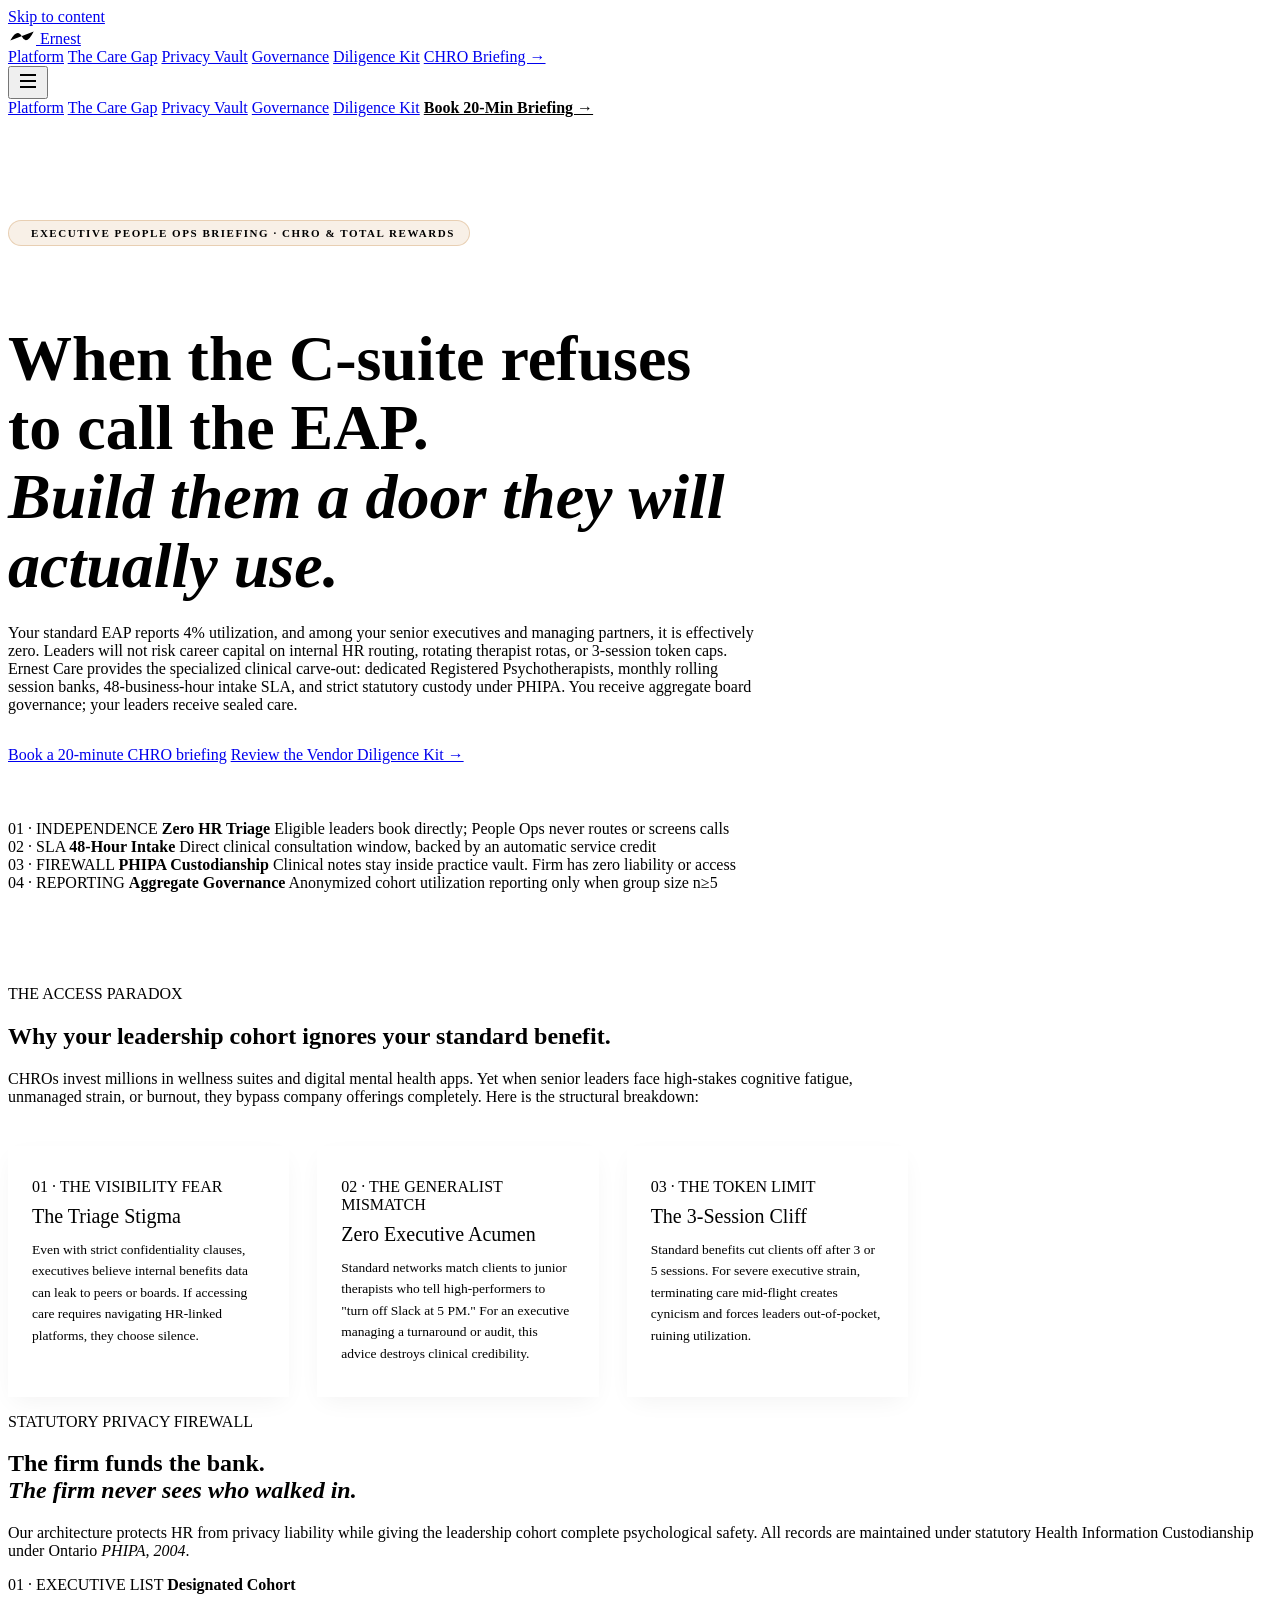
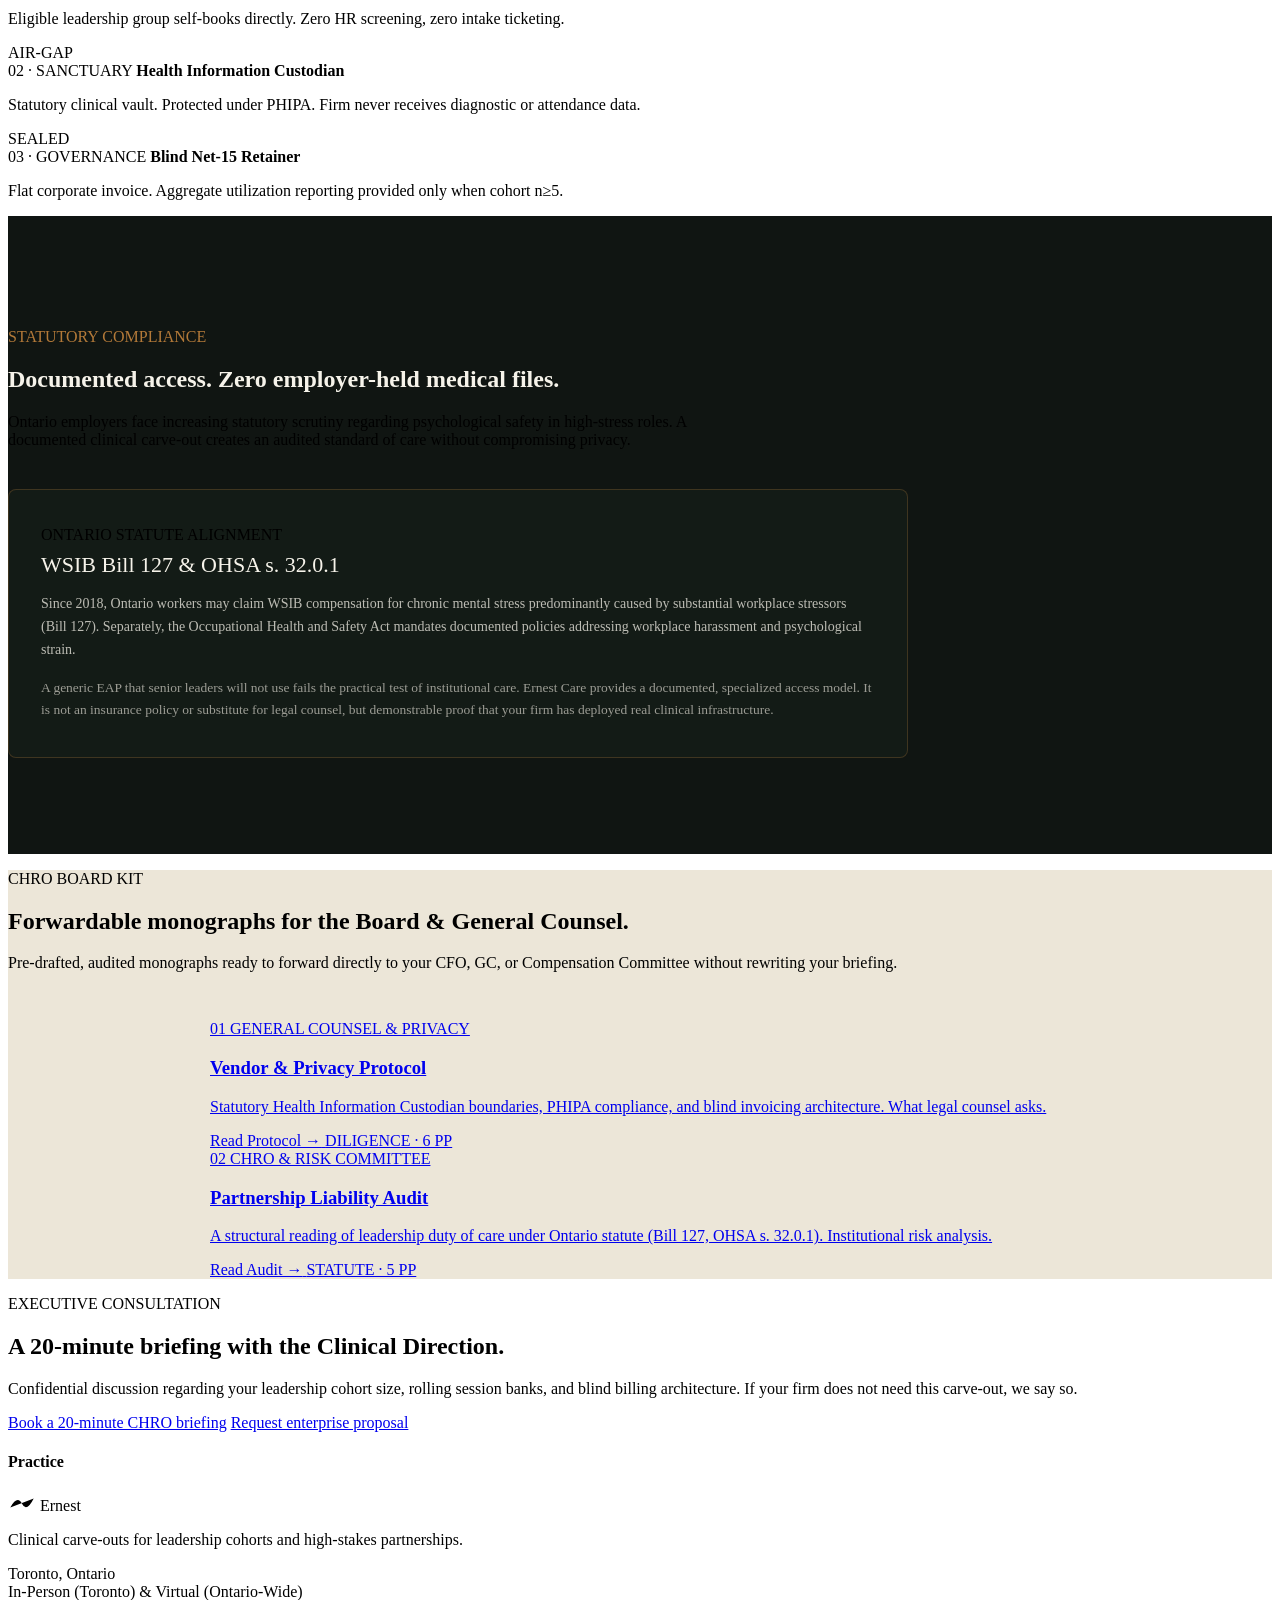
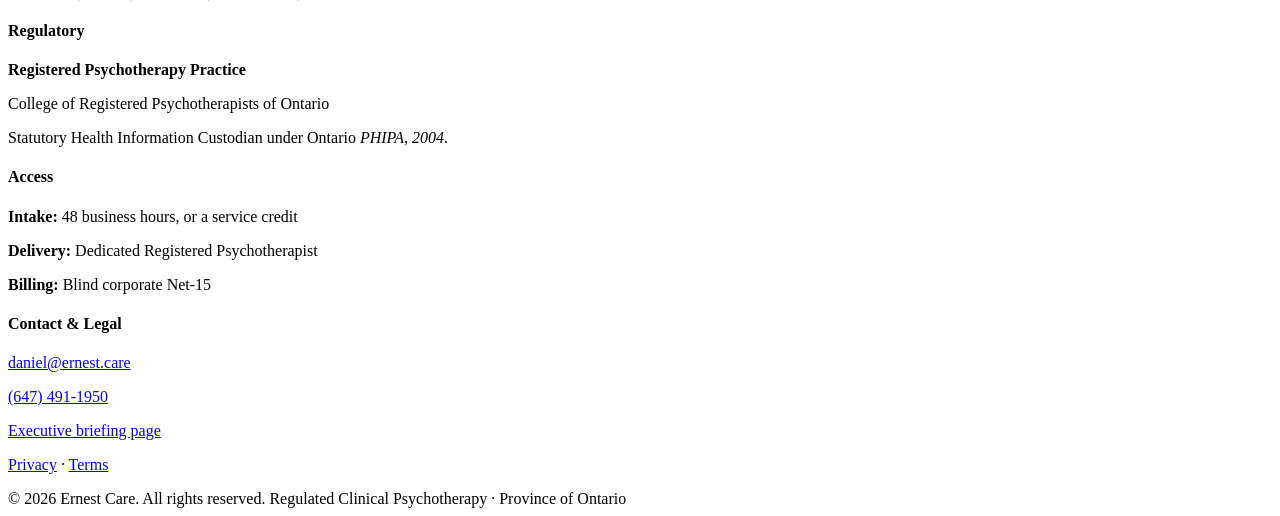
==== commit e77524a1: "fix(design): eliminate dark-on-dark audit heading, cut noisy coordinates, and remove ugly tariff-not" ====
--- a/chro/index.html
+++ b/chro/index.html
@@ -11,9 +11,9 @@
 <link rel="preconnect" href="https://fonts.gstatic.com" crossorigin>
 <link href="https://fonts.googleapis.com/css2?family=Fraunces:ital,opsz,wght@0,9..144,300..600;1,9..144,300..600&family=Public+Sans:ital,wght@0,300;0,400;0,500;0,600;0,700;1,400&family=IBM+Plex+Mono:wght@400;500;600&display=swap" rel="stylesheet">
 
-<link rel="stylesheet" href="../styles.css?v=67">
-<link rel="icon" type="image/svg+xml" href="../favicon.svg">
-<link rel="alternate icon" href="../favicon.svg">
+<link rel="stylesheet" href="styles.css?v=72">
+<link rel="icon" type="image/svg+xml" href="favicon.svg">
+
 
 <style>
   .badge-chro {
@@ -104,12 +104,12 @@
 <!-- STICKY HEADER -->
 <header id="site-header">
   <div class="container nav-row">
-    <a href="../index.html" class="wordmark" aria-label="Ernest Care Home">
+    <a href="index.html" class="wordmark" aria-label="Ernest Care Home">
       <svg class="flourish" width="28" height="18" viewBox="0 0 30 20" aria-hidden="true"><path d="M2 16 Q 10 2, 15 12 T 28 6"/></svg>
       Ernest
     </a>
     <nav class="links">
-      <a class="navlink" href="../index.html">Platform</a>
+      <a class="navlink" href="index.html">Platform</a>
       <a class="navlink" href="#the-gap">The Care Gap</a>
       <a class="navlink" href="#air-gap">Privacy Vault</a>
       <a class="navlink" href="#governance">Governance</a>
@@ -121,7 +121,7 @@
     </button>
   </div>
   <div id="mobile-menu">
-    <a href="../index.html">Platform</a>
+    <a href="index.html">Platform</a>
     <a href="#the-gap">The Care Gap</a>
     <a href="#air-gap">Privacy Vault</a>
     <a href="#governance">Governance</a>
@@ -146,7 +146,7 @@
       </p>
       <div class="cta-row" style="margin-bottom: 56px;">
         <a href="https://cal.com/daniel-cooper/30min?notes=CHRO%20Enterprise%20Briefing&type=chro-enterprise" target="_blank" rel="noopener" class="btn btn-brass js-booking">Book a 20-minute CHRO briefing</a>
-        <a href="../reports/vendor-diligence.html" target="_blank" rel="noopener" class="btn btn-outline btn-on-dark">Review the Vendor Diligence Kit &rarr;</a>
+        <a href="reports/vendor-diligence.html" target="_blank" rel="noopener" class="btn btn-outline btn-on-dark">Review the Vendor Diligence Kit &rarr;</a>
       </div>
 
       <!-- Integrated Specification Dock -->
@@ -279,7 +279,7 @@
       <p class="lede fade-up">Pre-drafted, audited monographs ready to forward directly to your CFO, GC, or Compensation Committee without rewriting your briefing.</p>
       
       <div class="kit-grid" style="grid-template-columns: repeat(2, 1fr); max-width: 860px; margin: 48px auto 0;">
-        <a class="kit-plate" href="../reports/vendor-diligence.html" target="_blank" rel="noopener">
+        <a class="kit-plate" href="reports/vendor-diligence.html" target="_blank" rel="noopener">
           <div class="kit-header">
             <span class="kit-num">01</span>
             <span class="coord">GENERAL COUNSEL &amp; PRIVACY</span>
@@ -292,7 +292,7 @@
           </div>
         </a>
 
-        <a class="kit-plate" href="../reports/liability-audit.html" target="_blank" rel="noopener">
+        <a class="kit-plate" href="reports/liability-audit.html" target="_blank" rel="noopener">
           <div class="kit-header">
             <span class="kit-num">02</span>
             <span class="coord">CHRO &amp; RISK COMMITTEE</span>
@@ -351,8 +351,8 @@
         <h4>Contact &amp; Legal</h4>
         <p><a href="mailto:daniel@ernest.care">daniel@ernest.care</a></p>
         <p><a href="tel:+16474911950">(647) 491-1950</a></p>
-        <p><a href="../briefing.html">Executive briefing page</a></p>
-        <p><a href="../privacy.html">Privacy</a> &middot; <a href="../terms.html">Terms</a></p>
+        <p><a href="briefing.html">Executive briefing page</a></p>
+        <p><a href="privacy.html">Privacy</a> &middot; <a href="terms.html">Terms</a></p>
       </div>
     </div>
     <div class="legal">
@@ -362,6 +362,6 @@
   </div>
 </footer>
 
-<script src="../site.js?v=67" defer></script>
+<script src="site.js?v=72" defer></script>
 </body>
 </html>
